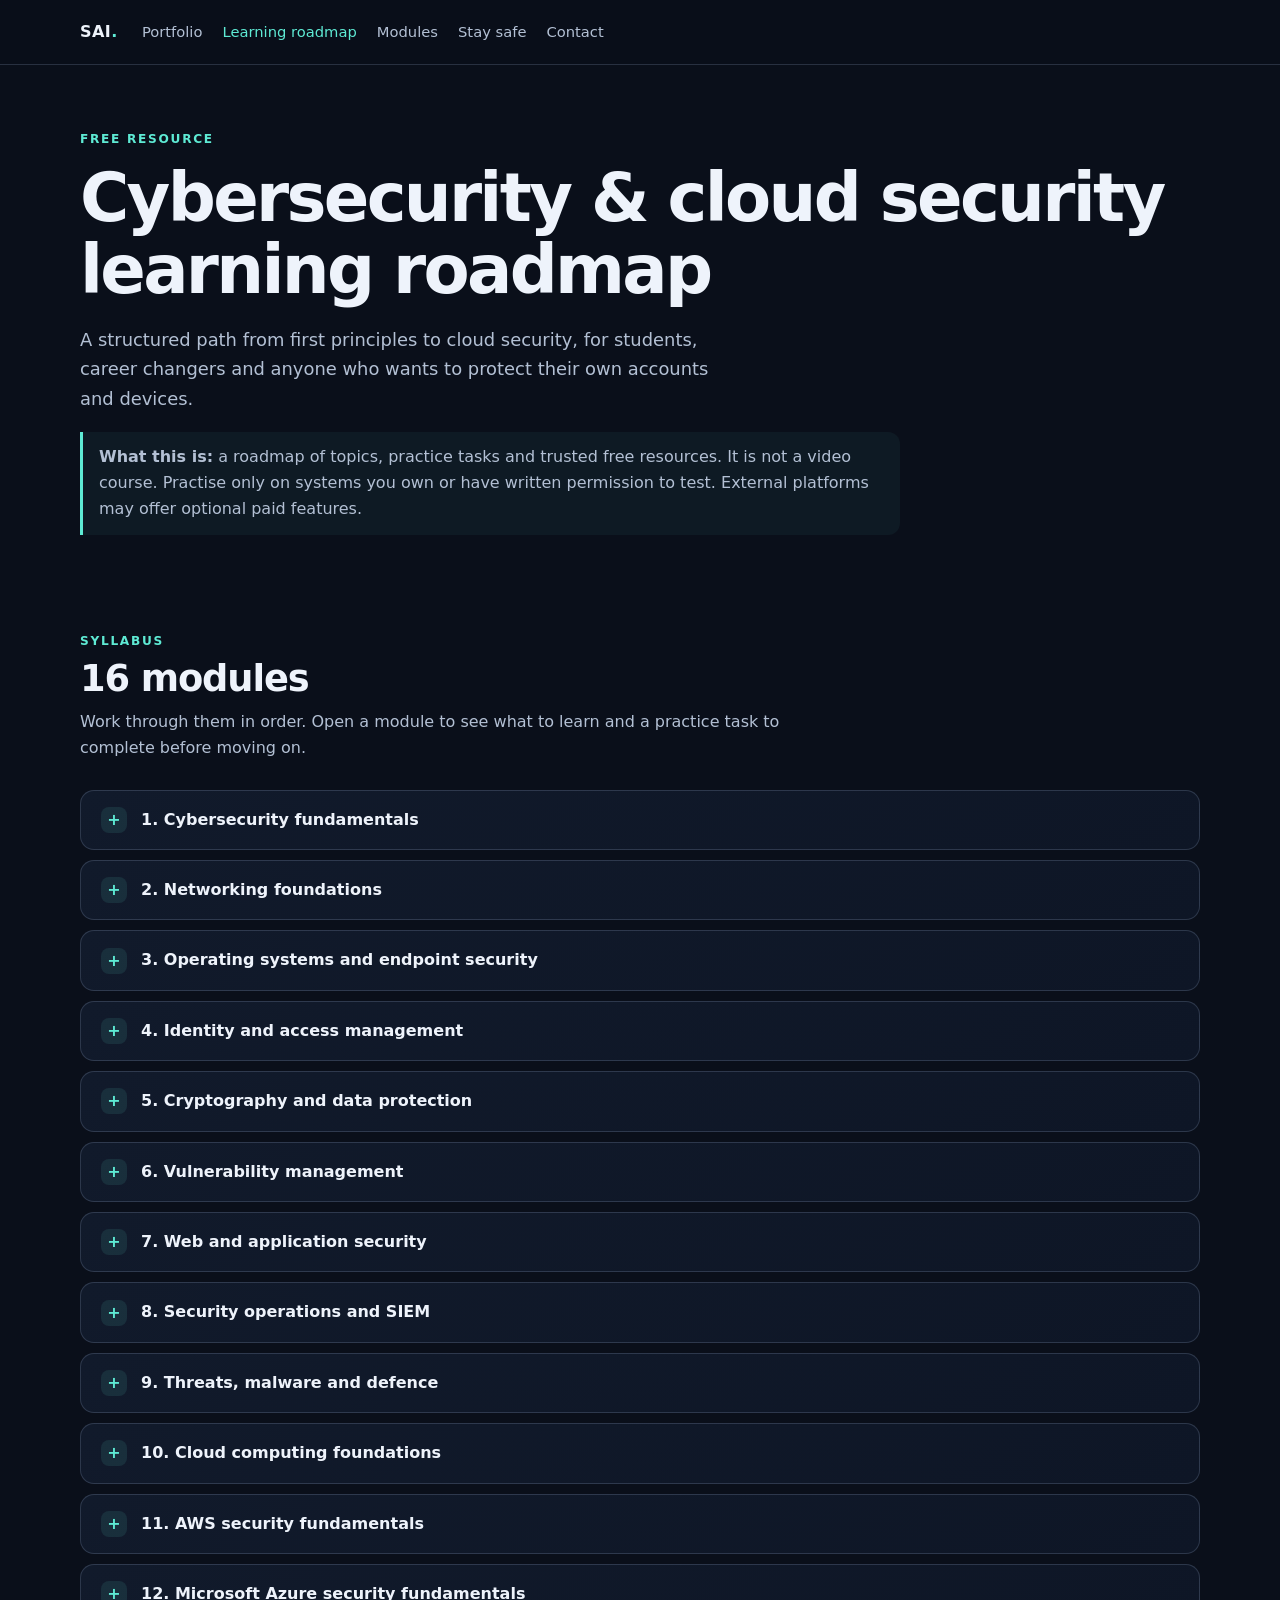
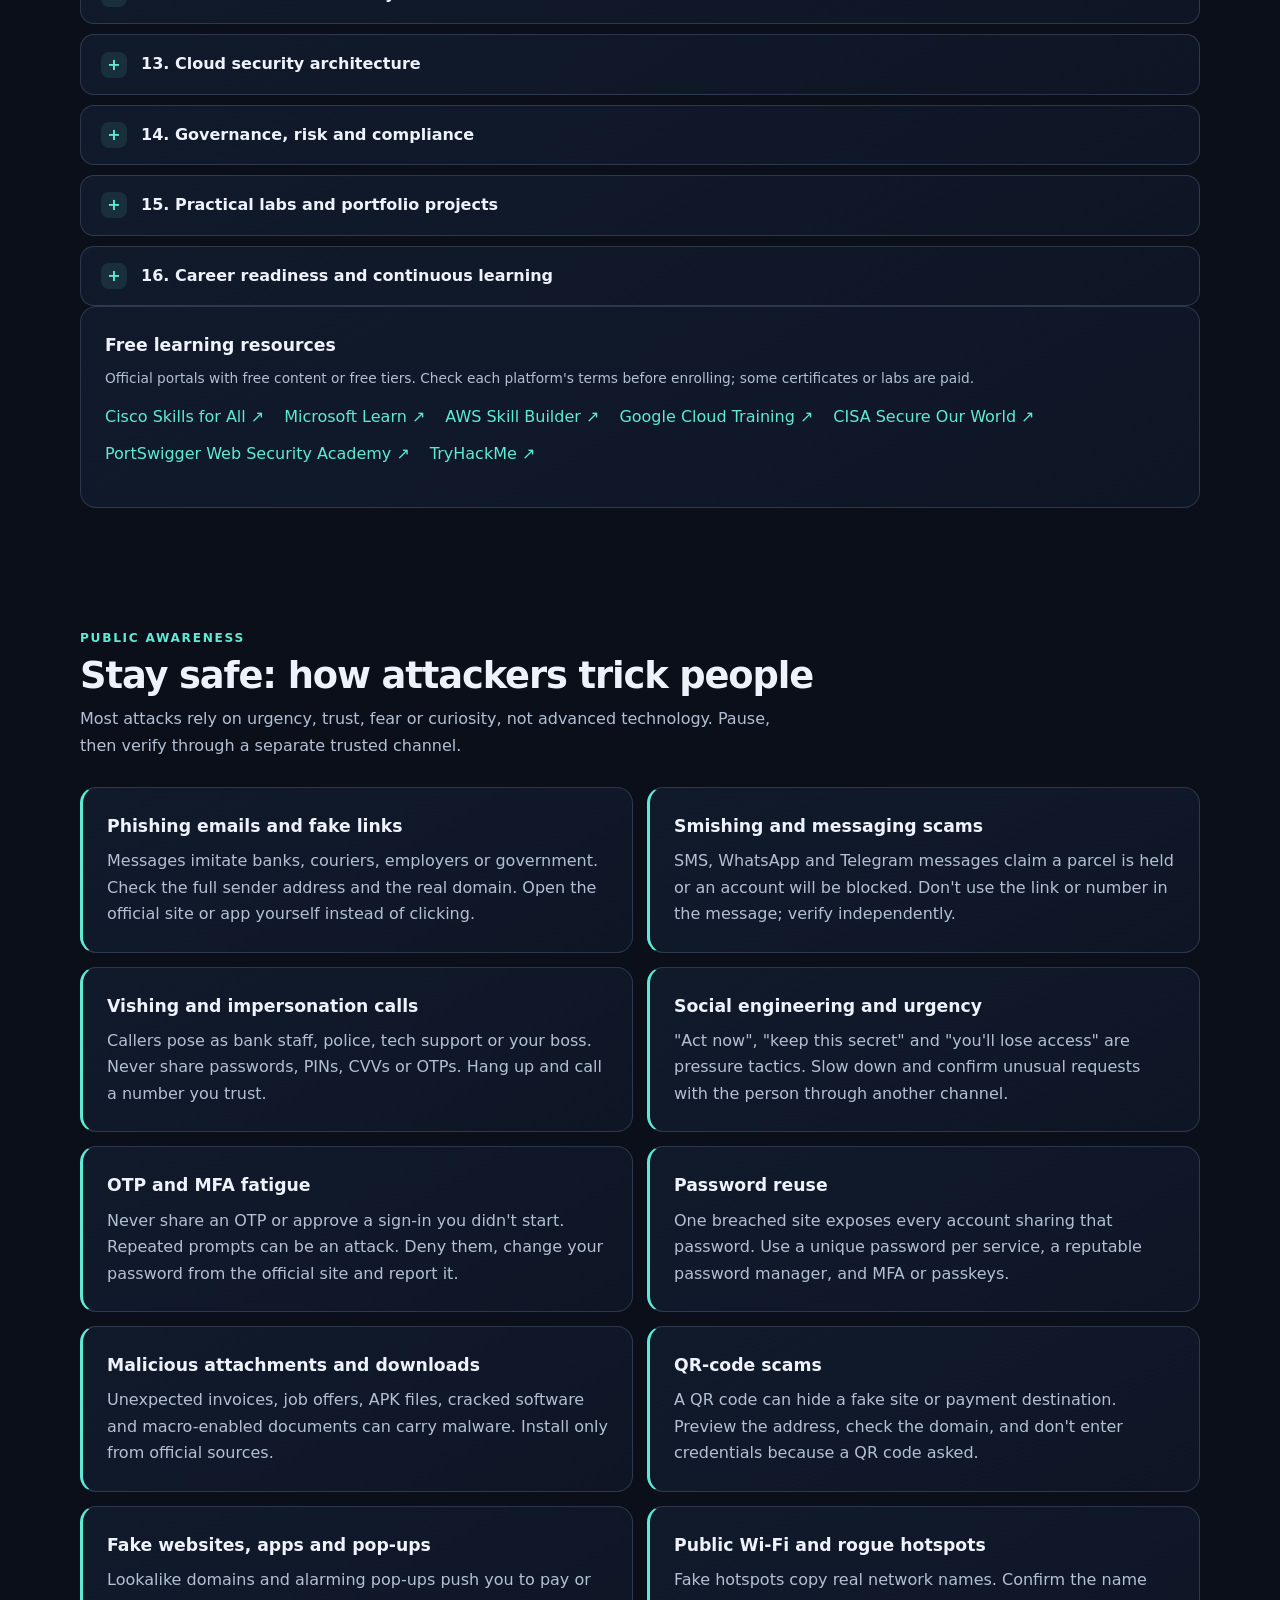
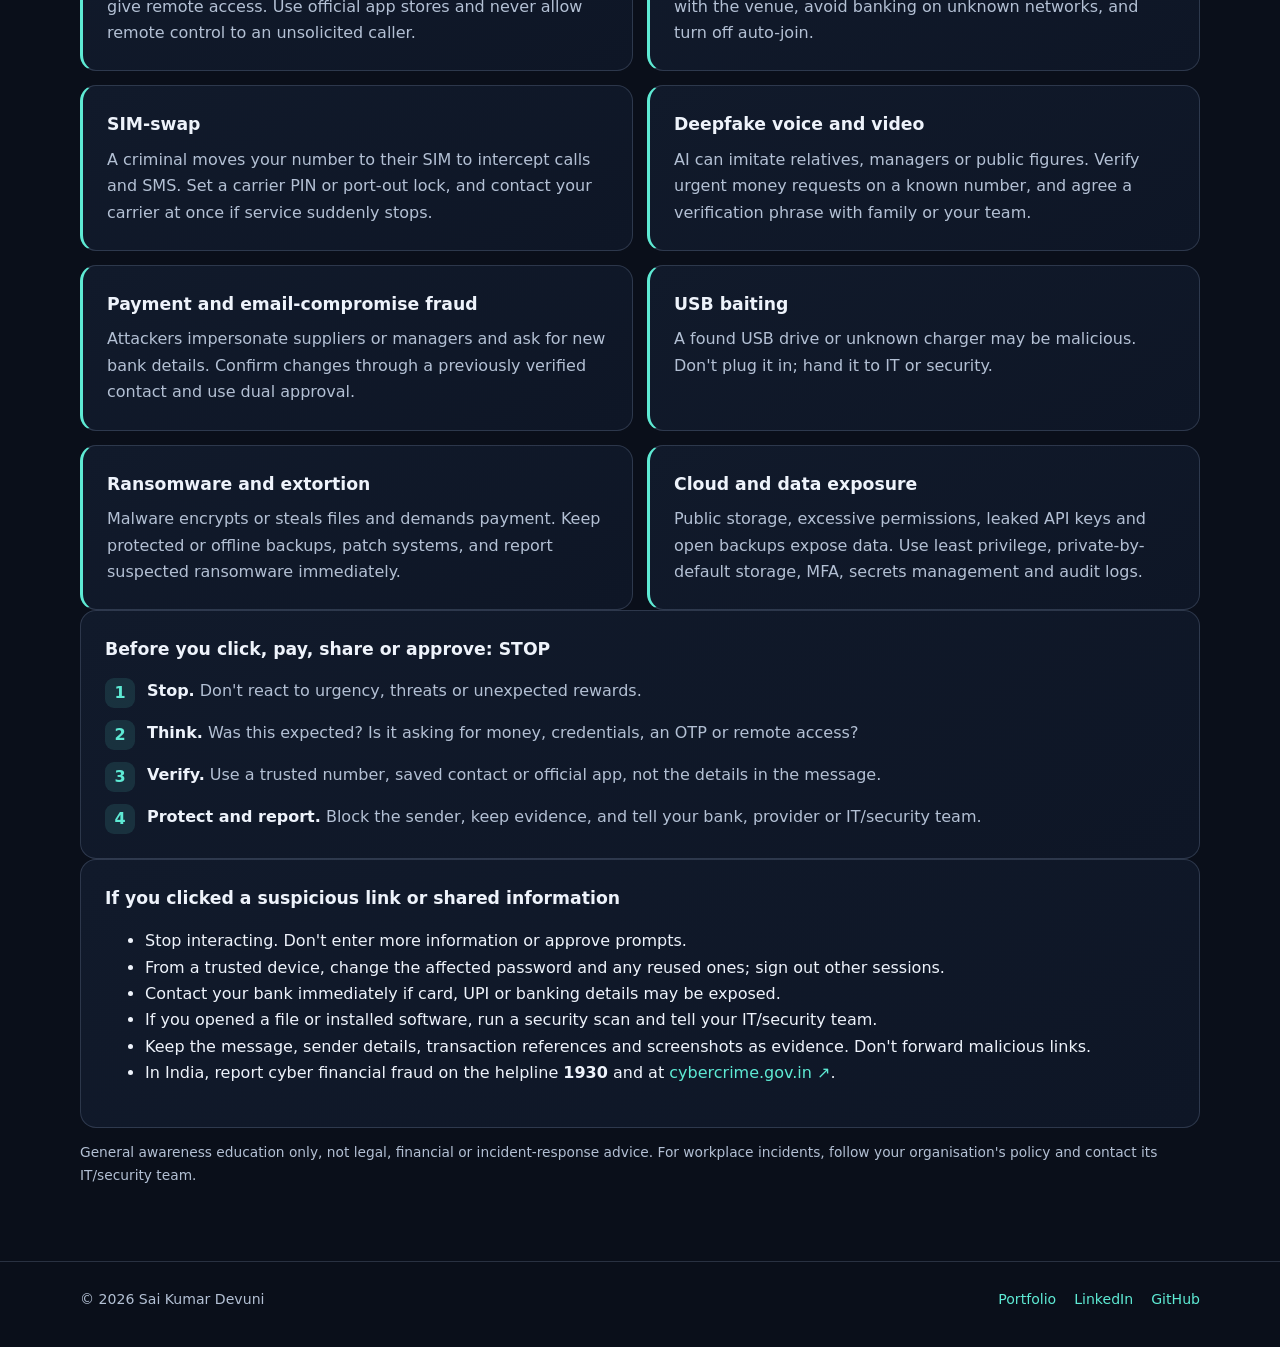
==== learn.html @ 65b16068 "Add files via upload" ====
<!DOCTYPE html>
<html lang="en">
<head>
  <meta charset="UTF-8">
  <meta name="viewport" content="width=device-width, initial-scale=1.0">
  <meta http-equiv="Content-Security-Policy" content="default-src 'none'; img-src 'self' data:; style-src 'self'; script-src 'self'; base-uri 'none'; form-action 'none'; connect-src 'none'">
  <meta name="referrer" content="strict-origin-when-cross-origin">
  <meta name="theme-color" content="#0a0f1a">
  <title>Learning Roadmap &amp; Stay Safe Online | Sai Kumar Devuni</title>
  <meta name="description" content="A free 16-module self-study roadmap for cybersecurity and cloud security, plus a plain-language guide to common online scams and how to avoid them.">
  <meta property="og:type" content="article">
  <meta property="og:title" content="Cybersecurity &amp; Cloud Security Learning Roadmap">
  <meta property="og:description" content="Free self-study roadmap and an online safety guide, by Sai Kumar Devuni.">
  <meta name="twitter:card" content="summary">
  <link rel="icon" href="favicon.svg" type="image/svg+xml">
  <link rel="stylesheet" href="style.css">
</head>
<body>
  <a class="skip" href="#main">Skip to content</a>

  <header class="nav">
    <div class="wrap nav-inner">
      <a class="brand" href="index.html" aria-label="Sai Kumar Devuni, home">SAI<span>.</span></a>
      <nav class="links" aria-label="Main navigation">
        <a href="index.html">Portfolio</a>
        <a href="learn.html" aria-current="page">Learning roadmap</a>
        <a href="#modules">Modules</a>
        <a href="#stay-safe">Stay safe</a>
        <a href="index.html#contact">Contact</a>
      </nav>
    </div>
  </header>

  <main id="main">
    <div class="wrap page-head">
      <div class="kicker">Free resource</div>
      <h1>Cybersecurity &amp; cloud security learning roadmap</h1>
      <p class="lead">A structured path from first principles to cloud security, for students, career changers and anyone who wants to protect their own accounts and devices.</p>
      <p class="disclaimer"><strong>What this is:</strong> a roadmap of topics, practice tasks and trusted free resources. It is not a video course. Practise only on systems you own or have written permission to test. External platforms may offer optional paid features.</p>
    </div>

    <section id="modules">
      <div class="wrap">
        <div class="head">
          <div class="kicker">Syllabus</div>
          <h2>16 modules</h2>
          <p class="sub">Work through them in order. Open a module to see what to learn and a practice task to complete before moving on.</p>
        </div>
        <div class="modules">
          <details class="module"><summary>1. Cybersecurity fundamentals</summary><div class="module-body"><ul><li>Confidentiality, integrity and availability (CIA).</li><li>Assets, threats, vulnerabilities, likelihood, impact and risk.</li><li>Preventive, detective and corrective controls; defence in depth.</li><li>Policies, data classification and basic threat modelling.</li></ul><p class="practice"><b>Practice:</b> list five everyday assets, name a threat and vulnerability for each, then suggest one preventive and one detective control.</p></div></details>
          <details class="module"><summary>2. Networking foundations</summary><div class="module-body"><ul><li>OSI and TCP/IP models, IP addressing, subnetting concepts and routing.</li><li>TCP vs UDP, ports, DNS, DHCP, ARP, ICMP, HTTP and HTTPS.</li><li>Switches, routers, VLANs, NAT, firewalls, proxies and VPNs.</li><li>TLS, secure Wi-Fi, segmentation and zero trust basics.</li></ul><p class="practice"><b>Practice:</b> draw a small office network with a router, switch, firewall and two VLANs, and label the path of one web request.</p></div></details>
          <details class="module"><summary>3. Operating systems and endpoint security</summary><div class="module-body"><ul><li>Windows and Linux users, groups, permissions and services.</li><li>Patching, secure configuration, host firewalls and endpoint protection.</li><li>Windows Event Logs, Sysmon basics and Linux audit logs.</li><li>Disk encryption, backups and safe virtual-machine labs.</li></ul><p class="practice"><b>Practice:</b> on your own computer or a VM, record update status, firewall status and one useful log location.</p></div></details>
          <details class="module"><summary>4. Identity and access management</summary><div class="module-body"><ul><li>Authentication vs authorisation; passwords, password managers, MFA and passkeys.</li><li>Least privilege, RBAC, privileged access and access reviews.</li><li>Active Directory and Group Policy basics.</li><li>SSO, SAML, OAuth 2.0 and OpenID Connect.</li></ul><p class="practice"><b>Practice:</b> build a role-to-permission matrix for three job roles and mark where MFA and access reviews apply.</p></div></details>
          <details class="module"><summary>5. Cryptography and data protection</summary><div class="module-body"><ul><li>Encoding vs encryption vs hashing; symmetric and asymmetric encryption.</li><li>Salting, digital signatures, certificates and PKI.</li><li>Data at rest, in transit and in use; TLS.</li><li>Key rotation, secrets management and common implementation mistakes.</li></ul><p class="practice"><b>Practice:</b> compare a password hash, an encrypted file and a signed document, and state what each does and does not provide.</p></div></details>
          <details class="module"><summary>6. Vulnerability management</summary><div class="module-body"><ul><li>Asset discovery, scanning and authenticated assessment.</li><li>CVE and CVSS, false positives, prioritisation and remediation tracking.</li><li>Scope, written authorisation and rules of engagement.</li><li>Report writing: evidence, impact, severity and fix.</li></ul><p class="practice"><b>Practice:</b> using a sample report or lab, rank three findings by exposure and impact and write one clear remediation.</p></div></details>
          <details class="module"><summary>7. Web and application security</summary><div class="module-body"><ul><li>How browsers, servers, APIs, cookies, sessions and databases interact.</li><li>OWASP Top 10: broken access control, injection, cryptographic failures, misconfiguration.</li><li>Input validation, output encoding and secure session handling.</li><li>Secure SDLC, code review and dependency checks.</li></ul><p class="practice"><b>Practice:</b> in an authorised training lab, inspect one request and identify where validation or access control is needed.</p></div></details>
          <details class="module"><summary>8. Security operations and SIEM</summary><div class="module-body"><ul><li>Log sources, timestamps, normalisation and retention.</li><li>SIEM alert rules, dashboards, correlation and triage.</li><li>Indicators of compromise and threat intelligence basics.</li><li>Incident lifecycle: prepare, identify, contain, eradicate, recover, learn.</li></ul><p class="practice"><b>Practice:</b> review sample authentication logs, identify user, source, time and pattern, then write a short incident note.</p></div></details>
          <details class="module"><summary>9. Threats, malware and defence</summary><div class="module-body"><ul><li>Trojans, worms, ransomware, spyware and botnets.</li><li>Phishing, credential theft, brute force and denial of service.</li><li>Endpoint, email, DNS and network controls; MITRE ATT&amp;CK.</li><li>Backups, recovery testing, business continuity and disaster recovery.</li></ul><p class="practice"><b>Practice:</b> analyse a sample phishing email, list its warning signs and write a defence checklist.</p></div></details>
          <details class="module"><summary>10. Cloud computing foundations</summary><div class="module-body"><ul><li>IaaS, PaaS, SaaS; public, private and hybrid models.</li><li>Regions, availability zones and the shared responsibility model.</li><li>Virtual networks, subnets, routing and security groups.</li><li>Compute, object storage, databases, serverless and containers.</li></ul><p class="practice"><b>Practice:</b> map a simple web app to cloud compute, network, storage and database, and mark provider vs customer security tasks.</p></div></details>
          <details class="module"><summary>11. AWS security fundamentals</summary><div class="module-body"><ul><li>IAM users, groups, roles, policies, MFA and least privilege.</li><li>VPC, subnets, route tables, security groups and NACLs.</li><li>EC2 hardening; S3 Block Public Access, bucket policies and encryption.</li><li>CloudTrail, CloudWatch, Config, GuardDuty and KMS concepts.</li></ul><p class="practice"><b>Practice:</b> in a sandbox account, set up MFA, a least-privilege role, a private S3 bucket and audit logging.</p></div></details>
          <details class="module"><summary>12. Microsoft Azure security fundamentals</summary><div class="module-body"><ul><li>Subscriptions, resource groups and Azure Resource Manager.</li><li>Microsoft Entra ID, RBAC, MFA and Conditional Access.</li><li>VNets, NSGs, Azure Firewall and private endpoints.</li><li>Key Vault, Defender for Cloud, Azure Monitor and Azure Policy.</li></ul><p class="practice"><b>Practice:</b> sketch a secure Azure setup with an Entra ID admin, RBAC, a private subnet, an NSG and Key Vault.</p></div></details>
          <details class="module"><summary>13. Cloud security architecture</summary><div class="module-body"><ul><li>Zero trust, identity-first security and secure landing zones.</li><li>Segmentation, private connectivity and controlled egress.</li><li>Encryption, key ownership and certificate lifecycle.</li><li>Central logging, posture management, resilience and isolated backups.</li></ul><p class="practice"><b>Practice:</b> draw a cloud architecture showing identity boundaries, private workloads, central logs and backup isolation.</p></div></details>
          <details class="module"><summary>14. Governance, risk and compliance</summary><div class="module-body"><ul><li>Policies, standards, procedures and control objectives.</li><li>NIST CSF, ISO/IEC 27001 and CIS Controls overview.</li><li>Risk registers, audits, evidence and vendor risk.</li><li>Privacy, data retention, breach notification and continuity planning.</li></ul><p class="practice"><b>Practice:</b> create a mini risk register with three risks, likelihood, impact, owner, treatment and review date.</p></div></details>
          <details class="module"><summary>15. Practical labs and portfolio projects</summary><div class="module-body"><ul><li>Build a home lab with VMs and intentionally vulnerable training targets.</li><li>Practise packet analysis with Wireshark on sample traffic.</li><li>Review sample logs and write a basic incident report.</li><li>Document scope, steps, findings and fixes, with no secrets in screenshots.</li></ul><p class="practice"><b>Practice:</b> complete one small authorised lab and publish a concise write-up on GitHub.</p></div></details>
          <details class="module"><summary>16. Career readiness and continuous learning</summary><div class="module-body"><ul><li>Build a focused portfolio with clear project write-ups.</li><li>Practise explaining a security issue, its business impact and the fix.</li><li>Learn ticket handling, documentation and escalation.</li><li>Stay current through vendor advisories and official documentation.</li></ul><p class="practice"><b>Practice:</b> prepare a one-page case study: problem, investigation, evidence, action, result, lesson.</p></div></details>
        </div>

        <div class="card" id="resources">
          <h3>Free learning resources</h3>
          <p class="small">Official portals with free content or free tiers. Check each platform's terms before enrolling; some certificates or labs are paid.</p>
          <ul class="resource-links">
            <li><a href="https://skillsforall.com/" target="_blank" rel="noopener">Cisco Skills for All ↗</a></li>
            <li><a href="https://learn.microsoft.com/training/" target="_blank" rel="noopener">Microsoft Learn ↗</a></li>
            <li><a href="https://skillbuilder.aws/" target="_blank" rel="noopener">AWS Skill Builder ↗</a></li>
            <li><a href="https://cloud.google.com/learn/training" target="_blank" rel="noopener">Google Cloud Training ↗</a></li>
            <li><a href="https://www.cisa.gov/secure-our-world" target="_blank" rel="noopener">CISA Secure Our World ↗</a></li>
            <li><a href="https://portswigger.net/web-security" target="_blank" rel="noopener">PortSwigger Web Security Academy ↗</a></li>
            <li><a href="https://tryhackme.com/" target="_blank" rel="noopener">TryHackMe ↗</a></li>
          </ul>
        </div>
      </div>
    </section>

    <section id="stay-safe">
      <div class="wrap">
        <div class="head">
          <div class="kicker">Public awareness</div>
          <h2>Stay safe: how attackers trick people</h2>
          <p class="sub">Most attacks rely on urgency, trust, fear or curiosity, not advanced technology. Pause, then verify through a separate trusted channel.</p>
        </div>
        <div class="safety">
          <article class="card"><h3>Phishing emails and fake links</h3><p>Messages imitate banks, couriers, employers or government. Check the full sender address and the real domain. Open the official site or app yourself instead of clicking.</p></article>
          <article class="card"><h3>Smishing and messaging scams</h3><p>SMS, WhatsApp and Telegram messages claim a parcel is held or an account will be blocked. Don't use the link or number in the message; verify independently.</p></article>
          <article class="card"><h3>Vishing and impersonation calls</h3><p>Callers pose as bank staff, police, tech support or your boss. Never share passwords, PINs, CVVs or OTPs. Hang up and call a number you trust.</p></article>
          <article class="card"><h3>Social engineering and urgency</h3><p>"Act now", "keep this secret" and "you'll lose access" are pressure tactics. Slow down and confirm unusual requests with the person through another channel.</p></article>
          <article class="card"><h3>OTP and MFA fatigue</h3><p>Never share an OTP or approve a sign-in you didn't start. Repeated prompts can be an attack. Deny them, change your password from the official site and report it.</p></article>
          <article class="card"><h3>Password reuse</h3><p>One breached site exposes every account sharing that password. Use a unique password per service, a reputable password manager, and MFA or passkeys.</p></article>
          <article class="card"><h3>Malicious attachments and downloads</h3><p>Unexpected invoices, job offers, APK files, cracked software and macro-enabled documents can carry malware. Install only from official sources.</p></article>
          <article class="card"><h3>QR-code scams</h3><p>A QR code can hide a fake site or payment destination. Preview the address, check the domain, and don't enter credentials because a QR code asked.</p></article>
          <article class="card"><h3>Fake websites, apps and pop-ups</h3><p>Lookalike domains and alarming pop-ups push you to pay or give remote access. Use official app stores and never allow remote control to an unsolicited caller.</p></article>
          <article class="card"><h3>Public Wi-Fi and rogue hotspots</h3><p>Fake hotspots copy real network names. Confirm the name with the venue, avoid banking on unknown networks, and turn off auto-join.</p></article>
          <article class="card"><h3>SIM-swap</h3><p>A criminal moves your number to their SIM to intercept calls and SMS. Set a carrier PIN or port-out lock, and contact your carrier at once if service suddenly stops.</p></article>
          <article class="card"><h3>Deepfake voice and video</h3><p>AI can imitate relatives, managers or public figures. Verify urgent money requests on a known number, and agree a verification phrase with family or your team.</p></article>
          <article class="card"><h3>Payment and email-compromise fraud</h3><p>Attackers impersonate suppliers or managers and ask for new bank details. Confirm changes through a previously verified contact and use dual approval.</p></article>
          <article class="card"><h3>USB baiting</h3><p>A found USB drive or unknown charger may be malicious. Don't plug it in; hand it to IT or security.</p></article>
          <article class="card"><h3>Ransomware and extortion</h3><p>Malware encrypts or steals files and demands payment. Keep protected or offline backups, patch systems, and report suspected ransomware immediately.</p></article>
          <article class="card"><h3>Cloud and data exposure</h3><p>Public storage, excessive permissions, leaked API keys and open backups expose data. Use least privilege, private-by-default storage, MFA, secrets management and audit logs.</p></article>
        </div>

        <div class="card" id="stop">
          <h3>Before you click, pay, share or approve: STOP</h3>
          <ol class="steps">
            <li><div><strong>Stop.</strong> Don't react to urgency, threats or unexpected rewards.</div></li>
            <li><div><strong>Think.</strong> Was this expected? Is it asking for money, credentials, an OTP or remote access?</div></li>
            <li><div><strong>Verify.</strong> Use a trusted number, saved contact or official app, not the details in the message.</div></li>
            <li><div><strong>Protect and report.</strong> Block the sender, keep evidence, and tell your bank, provider or IT/security team.</div></li>
          </ol>
        </div>

        <div class="card" id="if-clicked">
          <h3>If you clicked a suspicious link or shared information</h3>
          <ul>
            <li>Stop interacting. Don't enter more information or approve prompts.</li>
            <li>From a trusted device, change the affected password and any reused ones; sign out other sessions.</li>
            <li>Contact your bank immediately if card, UPI or banking details may be exposed.</li>
            <li>If you opened a file or installed software, run a security scan and tell your IT/security team.</li>
            <li>Keep the message, sender details, transaction references and screenshots as evidence. Don't forward malicious links.</li>
            <li>In India, report cyber financial fraud on the helpline <strong>1930</strong> and at <a href="https://cybercrime.gov.in/" target="_blank" rel="noopener">cybercrime.gov.in ↗</a>.</li>
          </ul>
        </div>
        <p class="small">General awareness education only, not legal, financial or incident-response advice. For workplace incidents, follow your organisation's policy and contact its IT/security team.</p>
      </div>
    </section>
  </main>

  <footer>
    <div class="wrap foot">
      <span>© <span id="year">2026</span> Sai Kumar Devuni</span>
      <nav aria-label="Footer">
        <a href="index.html">Portfolio</a>
        <a href="https://www.linkedin.com/in/saikumardevuni001/" target="_blank" rel="noopener">LinkedIn</a>
        <a href="https://github.com/saikumardevuni001-hub" target="_blank" rel="noopener">GitHub</a>
      </nav>
    </div>
  </footer>

  <script src="script.js"></script>
</body>
</html>
---- style.css ----
:root {
  --bg: #0a0f1a;
  --panel: #111a2b;
  --panel2: #0e1626;
  --text: #eef3fb;
  --muted: #b3c0d4;
  --line: rgba(164, 185, 220, .2);
  --accent: #5eead4;
  --blue: #78aaff;
  --radius: 16px;
  --max: 1120px;
}
* { box-sizing: border-box; }
html { scroll-behavior: smooth; scroll-padding-top: 84px; }
body {
  margin: 0;
  background: var(--bg);
  color: var(--text);
  font: 16px/1.65 system-ui, -apple-system, "Segoe UI", Roboto, "Helvetica Neue", Arial, sans-serif;
}
a { color: var(--accent); text-decoration: none; }
a:hover { text-decoration: underline; }
:focus-visible { outline: 3px solid var(--accent); outline-offset: 3px; border-radius: 4px; }
.wrap { width: min(var(--max), calc(100% - 40px)); margin: 0 auto; }
.skip { position: absolute; left: -999px; top: 8px; background: var(--accent); color: #07111d; padding: 10px 14px; border-radius: 8px; font-weight: 700; z-index: 100; }
.skip:focus { left: 10px; }

/* Header */
.nav { position: sticky; top: 0; z-index: 20; background: rgba(10, 15, 26, .94); border-bottom: 1px solid var(--line); }
.nav-inner { display: flex; align-items: center; gap: 24px; min-height: 64px; }
.brand { color: var(--text); font-weight: 800; letter-spacing: .03em; white-space: nowrap; }
.brand span { color: var(--accent); }
.links { display: flex; gap: 20px; overflow-x: auto; scrollbar-width: none; font-size: .92rem; }
.links::-webkit-scrollbar { display: none; }
.links a { color: var(--muted); white-space: nowrap; padding: 6px 0; }
.links a:hover, .links a[aria-current="page"] { color: var(--accent); text-decoration: none; }

/* Hero */
.hero { display: grid; grid-template-columns: 1.5fr .7fr; gap: 56px; align-items: center; padding: 84px 0 64px; }
.eyebrow { color: var(--accent); font-weight: 700; font-size: .8rem; letter-spacing: .12em; text-transform: uppercase; }
h1 { font-size: clamp(2.4rem, 5.5vw, 4.2rem); line-height: 1.07; letter-spacing: -.04em; margin: 14px 0 18px; }
.gradient { background: linear-gradient(100deg, var(--accent), var(--blue)); -webkit-background-clip: text; background-clip: text; color: transparent; }
.lead { color: var(--muted); font-size: 1.12rem; max-width: 640px; margin: 0; }
.actions { display: flex; flex-wrap: wrap; gap: 12px; margin-top: 28px; }
.btn { display: inline-flex; align-items: center; justify-content: center; padding: 12px 20px; border-radius: 12px; border: 1px solid var(--line); color: var(--text); font-weight: 700; background: transparent; font: inherit; font-weight: 700; cursor: pointer; }
.btn:hover { border-color: var(--accent); color: var(--accent); text-decoration: none; }
.btn.primary { background: linear-gradient(110deg, #5eead4, #78aaff); color: #07111d; border: 0; }
.btn.primary:hover { color: #07111d; filter: brightness(1.06); }
.hero-links { margin-top: 18px; display: flex; gap: 18px; flex-wrap: wrap; font-size: .95rem; }

.profile { background: linear-gradient(150deg, var(--panel), var(--panel2)); border: 1px solid var(--line); border-radius: 20px; padding: 24px; animation: rise .7s ease both; }
.photo-btn { display: block; padding: 0; border: 0; background: none; cursor: zoom-in; border-radius: 22px; }
.avatar { width: 112px; height: 112px; border-radius: 22px; object-fit: cover; object-position: center 35%; border: 2px solid rgba(94, 234, 212, .45); display: block; }
.profile h2 { font-size: 1.2rem; margin: 16px 0 2px; letter-spacing: 0; }
.profile p { margin: 0; color: var(--muted); font-size: .94rem; }
.meta { list-style: none; margin: 20px 0 0; padding: 18px 0 0; border-top: 1px solid var(--line); display: grid; gap: 10px; color: var(--muted); font-size: .92rem; }
.meta b { color: var(--text); font-weight: 600; }
@keyframes rise { from { opacity: 0; transform: translateY(14px); } to { opacity: 1; transform: none; } }

/* Sections */
section { padding: 60px 0; }
.head { margin-bottom: 28px; }
.kicker { color: var(--accent); text-transform: uppercase; letter-spacing: .14em; font-size: .76rem; font-weight: 800; }
h2 { font-size: clamp(1.7rem, 3.6vw, 2.3rem); line-height: 1.2; letter-spacing: -.03em; margin: 6px 0 8px; }
h3 { font-size: 1.08rem; margin: 0 0 8px; }
.sub { color: var(--muted); max-width: 720px; margin: 0; }
.card { background: linear-gradient(150deg, var(--panel), var(--panel2)); border: 1px solid var(--line); border-radius: var(--radius); padding: 24px; }
.card p { color: var(--muted); margin: 0; }
.card p + p { margin-top: 12px; }
.grid-3 { display: grid; grid-template-columns: repeat(3, 1fr); gap: 16px; }
.grid-2 { display: grid; grid-template-columns: repeat(2, 1fr); gap: 16px; }
.about { display: grid; grid-template-columns: 1.3fr .7fr; gap: 18px; }
.stats { display: grid; grid-template-columns: 1fr 1fr; gap: 12px; }
.stat { border: 1px solid var(--line); border-radius: 14px; padding: 16px; background: rgba(255, 255, 255, .02); }
.stat strong { display: block; color: var(--accent); font-size: 1.25rem; }
.stat span { color: var(--muted); font-size: .84rem; }
.tags { display: flex; flex-wrap: wrap; gap: 8px; margin: 0; padding: 0; list-style: none; }
.tag { border: 1px solid var(--line); background: rgba(255, 255, 255, .035); color: #d3deef; padding: 6px 12px; border-radius: 999px; font-size: .86rem; }
.skill-card h3 { color: var(--text); }
.skill-card .tags { margin-top: 12px; }

/* Experience */
.timeline { display: grid; gap: 16px; }
.role { display: grid; grid-template-columns: 170px 1fr; gap: 22px; }
.date { color: var(--accent); font-weight: 700; font-size: .9rem; padding-top: 3px; }
.role h3 { font-size: 1.12rem; margin: 0; }
.org { color: var(--muted); margin: 2px 0 10px; }
.role ul { margin: 0; padding-left: 20px; color: var(--muted); }
.role li { margin: 5px 0; }

/* Projects */
.project .num { display: inline-grid; place-items: center; width: 34px; height: 34px; border-radius: 10px; background: rgba(94, 234, 212, .1); border: 1px solid rgba(94, 234, 212, .2); color: var(--accent); font-weight: 800; font-size: .85rem; margin-bottom: 14px; }
.note { border: 1px dashed rgba(94, 234, 212, .4); border-radius: 14px; padding: 16px 18px; color: var(--muted); margin-top: 20px; }

/* Credentials */
.cred-list { list-style: none; margin: 0 0 28px; padding: 0; display: grid; grid-template-columns: repeat(2, 1fr); gap: 14px; }
.cred-list li { padding: 18px 20px; }
.cred-list strong { display: block; }
.cred-list span { color: var(--muted); font-size: .9rem; }
.gallery { display: grid; grid-template-columns: repeat(3, 1fr); gap: 16px; list-style: none; padding: 0; margin: 0; }
.cert { padding: 0; overflow: hidden; }
.cert-thumb { display: block; width: 100%; padding: 0; border: 0; background: #f2f2f2; cursor: zoom-in; }
.cert-thumb img { display: block; width: 100%; height: 180px; object-fit: contain; }
.cert-info { padding: 14px 18px 18px; }
.cert-info h3 { font-size: .98rem; margin-bottom: 4px; }
.cert-info p { font-size: .86rem; }

/* Lightbox */
dialog#lightbox { border: 1px solid var(--line); border-radius: 14px; padding: 0; background: #0b1220; max-width: min(1100px, 94vw); max-height: 92vh; overflow: auto; color: var(--text); }
dialog#lightbox::backdrop { background: rgba(2, 6, 14, .9); }
dialog#lightbox img { display: block; max-width: 100%; max-height: 84vh; margin: 0 auto; background: #fff; }
.lb-close { position: sticky; top: 0; float: right; margin: 10px; z-index: 2; }

/* Contact + footer */
.contact-card a { overflow-wrap: anywhere; }
footer { border-top: 1px solid var(--line); color: var(--muted); padding: 26px 0 36px; font-size: .88rem; }
.foot { display: flex; flex-wrap: wrap; gap: 14px 28px; justify-content: space-between; }
.foot nav { display: flex; gap: 18px; flex-wrap: wrap; }

/* Learn page */
.page-head { padding: 64px 0 20px; }
.disclaimer { border-left: 3px solid var(--accent); padding: 12px 16px; background: rgba(94, 234, 212, .05); border-radius: 0 12px 12px 0; color: var(--muted); max-width: 820px; margin-top: 18px; }
.modules { display: grid; gap: 10px; }
details.module { background: linear-gradient(150deg, var(--panel), var(--panel2)); border: 1px solid var(--line); border-radius: 14px; padding: 0; }
details.module summary { cursor: pointer; padding: 16px 20px; font-weight: 700; list-style: none; display: flex; gap: 14px; align-items: center; }
details.module summary::-webkit-details-marker { display: none; }
details.module summary::before { content: "+"; display: inline-grid; place-items: center; width: 26px; height: 26px; border-radius: 8px; background: rgba(94, 234, 212, .1); color: var(--accent); flex: 0 0 26px; }
details.module[open] summary::before { content: "\2212"; }
.module-body { padding: 0 20px 20px 60px; color: var(--muted); }
.module-body ul { margin: 0 0 12px; padding-left: 18px; }
.module-body li { margin: 4px 0; }
.practice { border-top: 1px solid var(--line); padding-top: 12px; }
.practice b { color: var(--text); }
.safety { display: grid; grid-template-columns: repeat(2, 1fr); gap: 14px; }
.safety .card { border-left: 3px solid var(--accent); }
.steps { display: grid; gap: 12px; margin: 14px 0 0; padding: 0; list-style: none; counter-reset: s; }
.steps li { counter-increment: s; display: flex; gap: 12px; color: var(--muted); }
.steps li::before { content: counter(s); flex: 0 0 30px; height: 30px; display: grid; place-items: center; border-radius: 9px; background: rgba(94, 234, 212, .12); color: var(--accent); font-weight: 800; }
.steps strong { color: var(--text); }
.resource-links { display: flex; flex-wrap: wrap; gap: 10px 20px; margin-top: 14px; padding: 0; list-style: none; }
.small { font-size: .86rem; color: var(--muted); }

@media (max-width: 860px) {
  .hero, .about { grid-template-columns: 1fr; }
  .hero { padding: 56px 0 40px; gap: 32px; }
  .grid-3, .gallery { grid-template-columns: repeat(2, 1fr); }
}
@media (max-width: 580px) {
  .wrap { width: calc(100% - 28px); }
  .grid-3, .grid-2, .gallery, .cred-list, .safety { grid-template-columns: 1fr; }
  .role { grid-template-columns: 1fr; gap: 4px; }
  section { padding: 44px 0; }
  .module-body { padding-left: 20px; }
  .nav-inner { gap: 14px; }
}
@media (prefers-reduced-motion: reduce) {
  *, *::before, *::after { animation: none !important; transition: none !important; scroll-behavior: auto !important; }
}
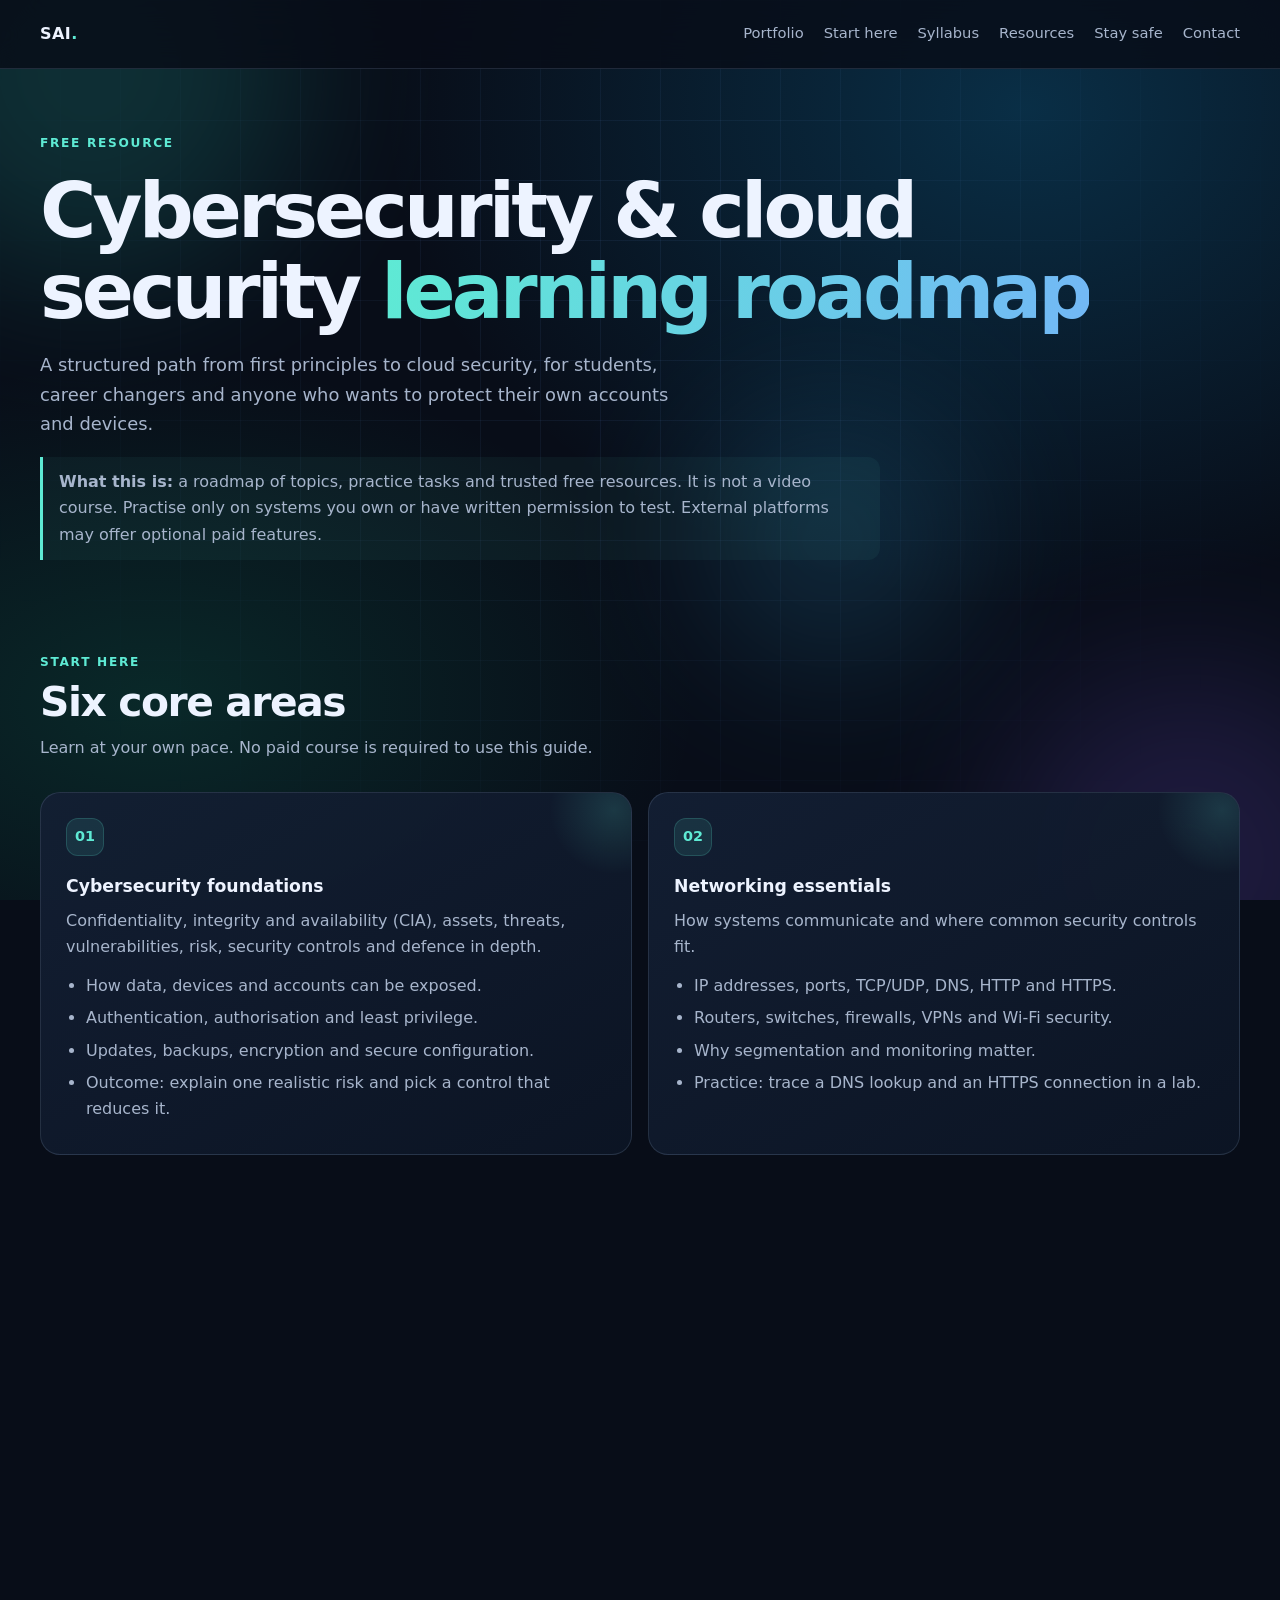
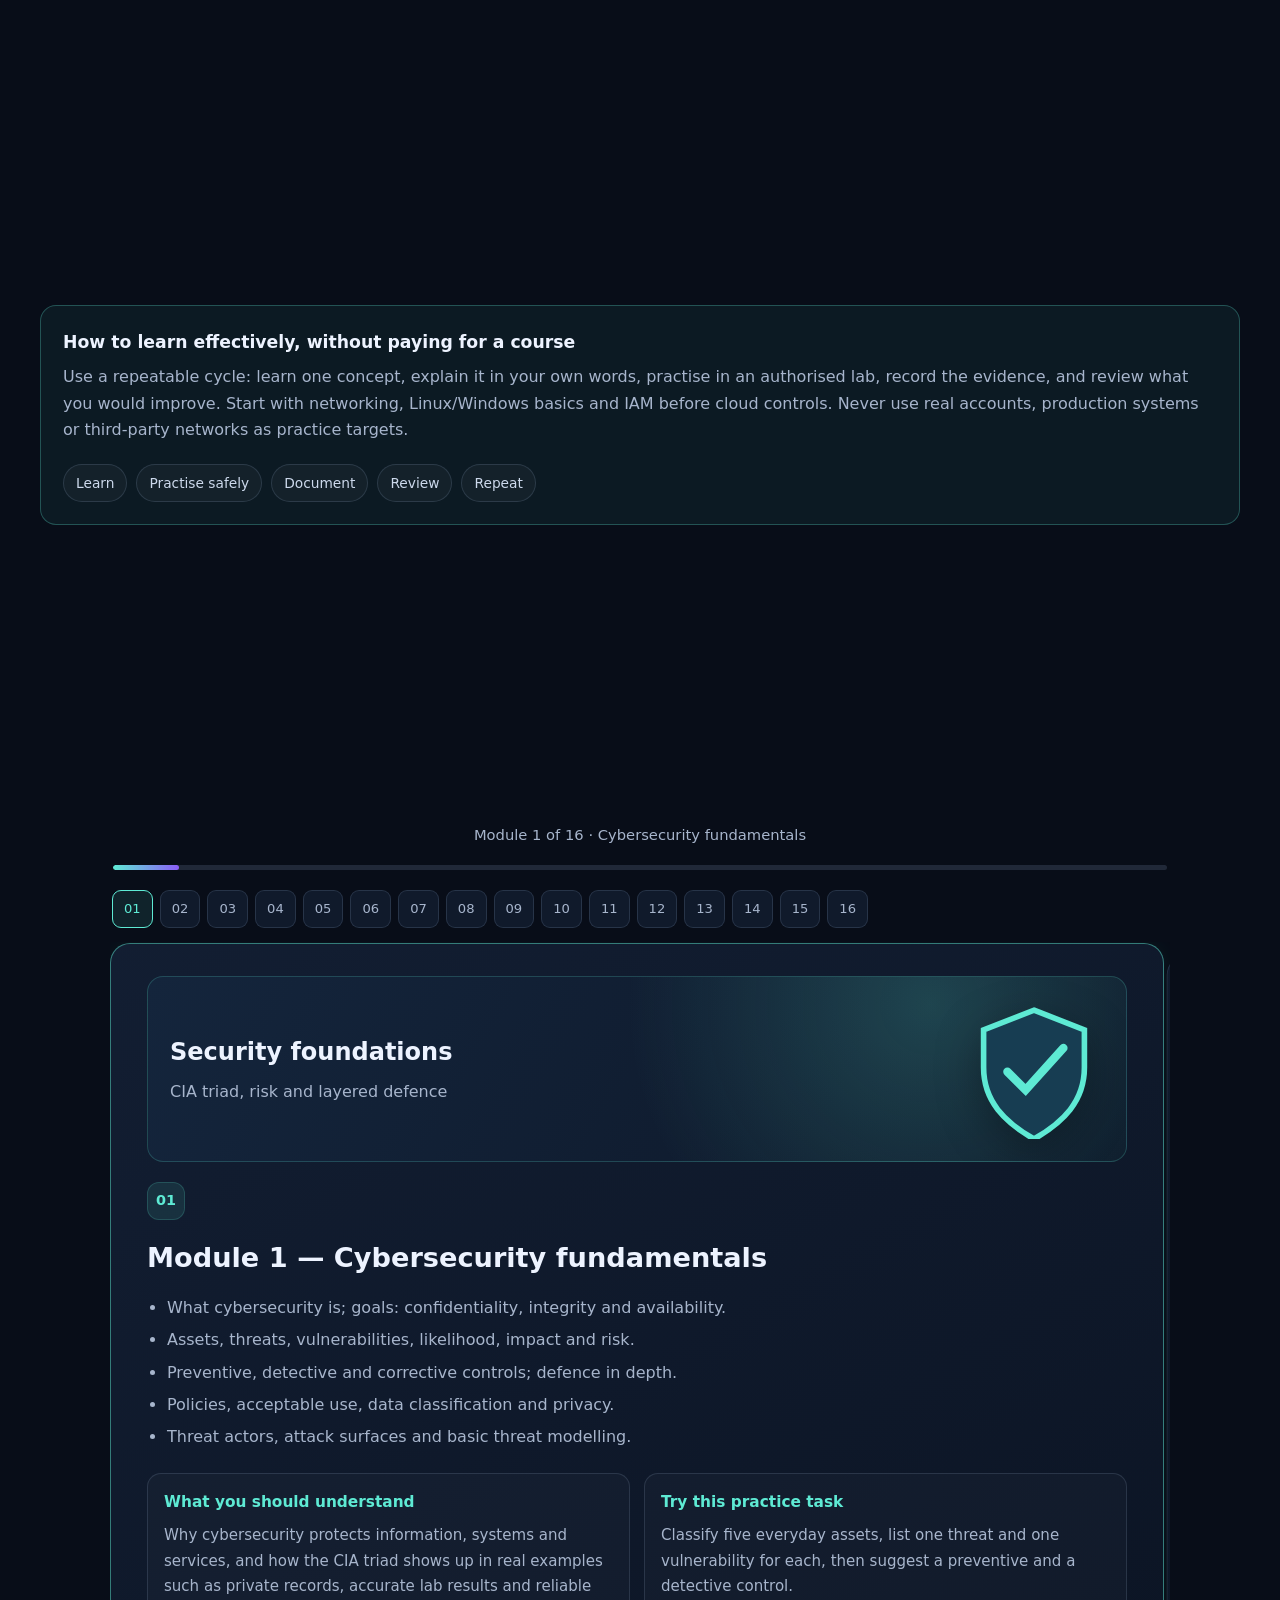
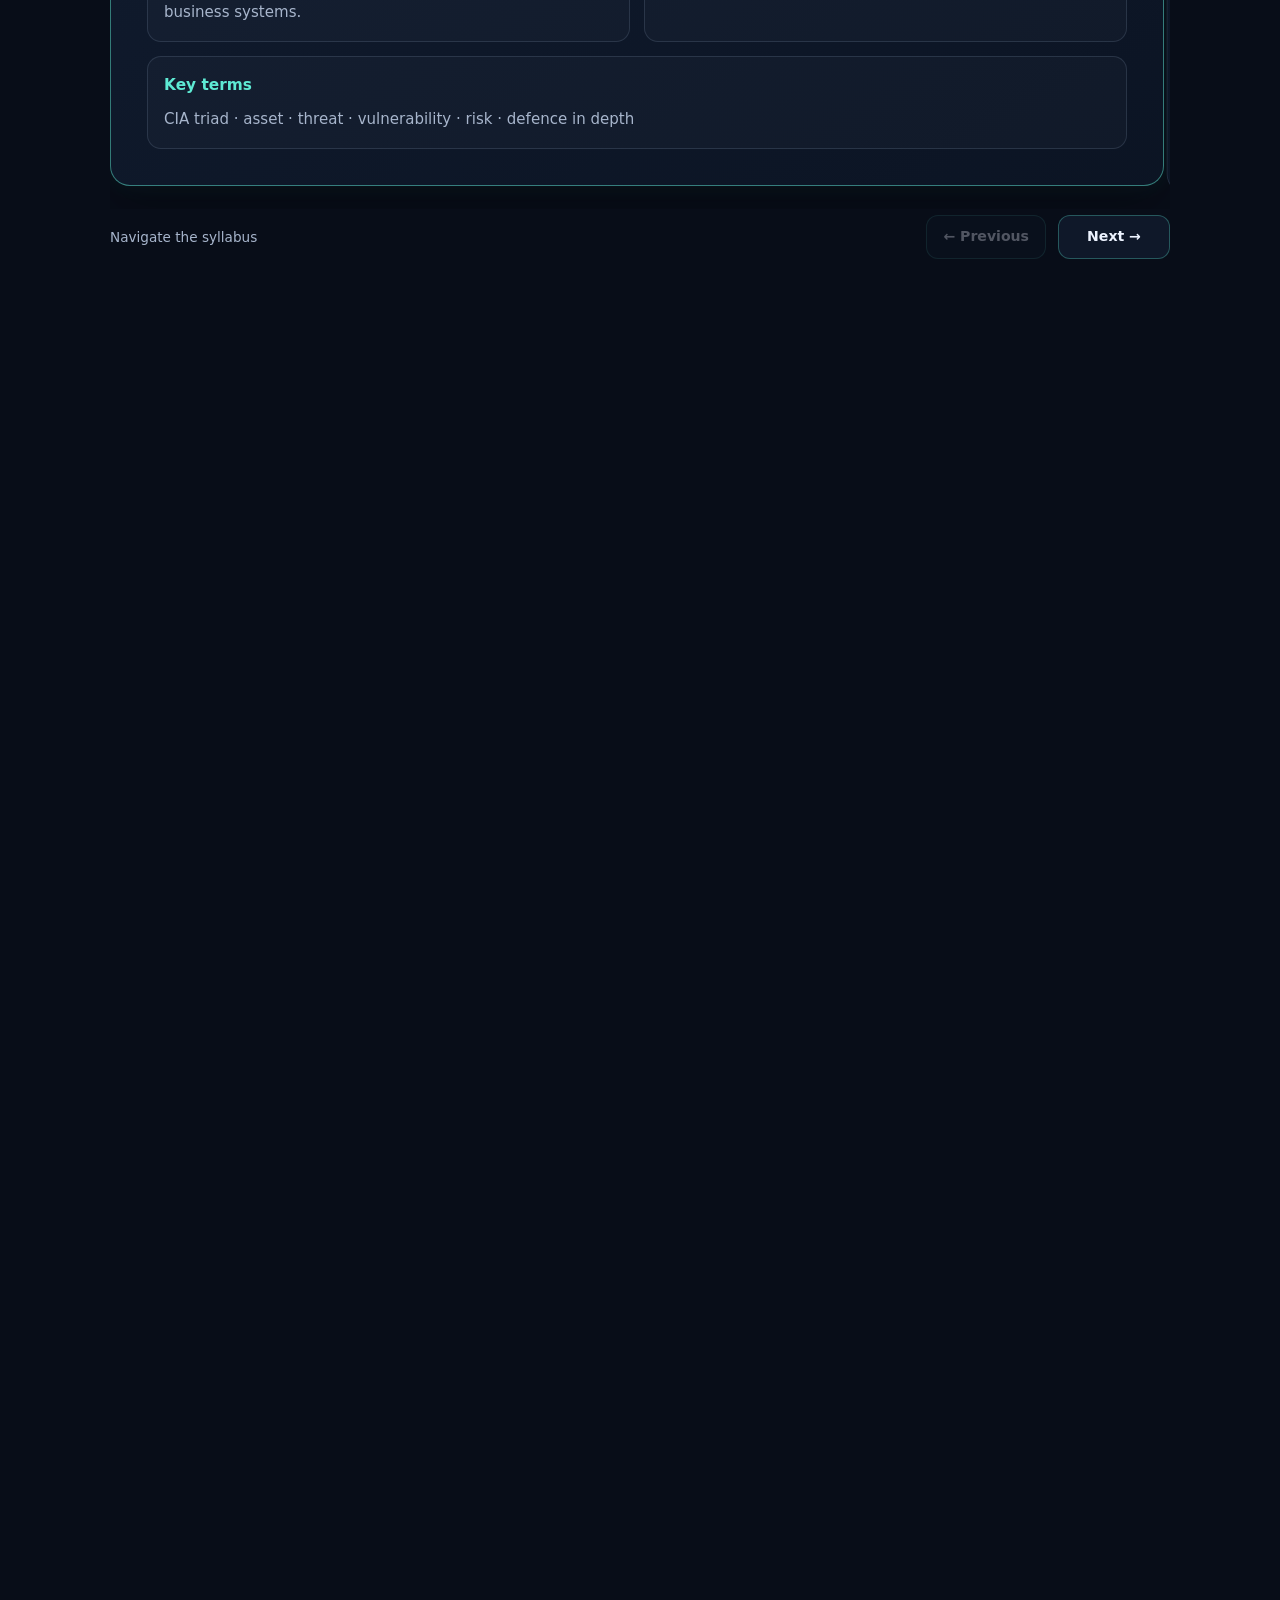
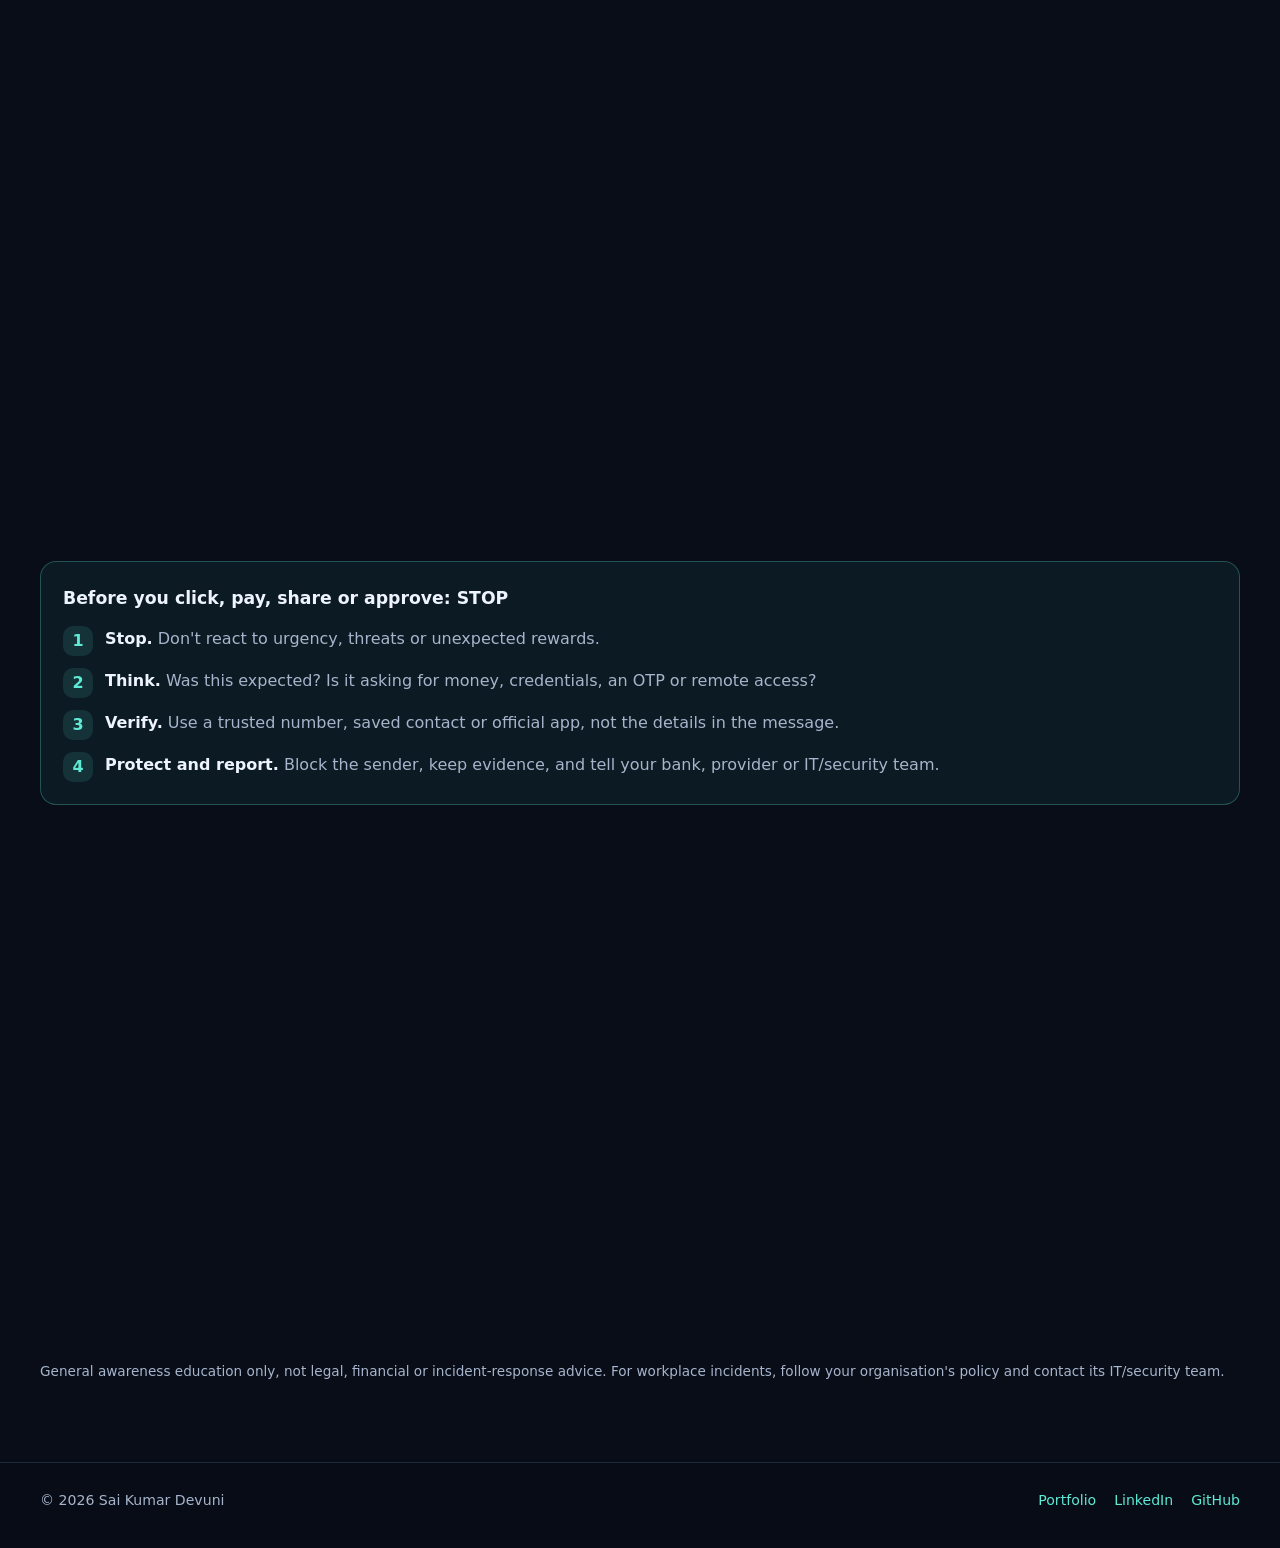
==== commit b2939503: "Add files via upload" ====
--- a/learn.html
+++ b/learn.html
@@ -3,9 +3,9 @@
 <head>
   <meta charset="UTF-8">
   <meta name="viewport" content="width=device-width, initial-scale=1.0">
-  <meta http-equiv="Content-Security-Policy" content="default-src 'none'; img-src 'self' data:; style-src 'self'; script-src 'self'; base-uri 'none'; form-action 'none'; connect-src 'none'">
+  <meta http-equiv="Content-Security-Policy" content="default-src 'none'; img-src 'self' data:; style-src 'self'; script-src 'self'; base-uri 'none'; connect-src 'none'; form-action 'none'">
   <meta name="referrer" content="strict-origin-when-cross-origin">
-  <meta name="theme-color" content="#0a0f1a">
+  <meta name="theme-color" content="#080d18">
   <title>Learning Roadmap &amp; Stay Safe Online | Sai Kumar Devuni</title>
   <meta name="description" content="A free 16-module self-study roadmap for cybersecurity and cloud security, plus a plain-language guide to common online scams and how to avoid them.">
   <meta property="og:type" content="article">
@@ -17,14 +17,22 @@
 </head>
 <body>
   <a class="skip" href="#main">Skip to content</a>
+  <div class="progress" id="progress" aria-hidden="true"></div>
+  <div class="bg" aria-hidden="true">
+    <div class="scene s-learn on" data-s="learn"></div>
+    <div class="scene s-stay-safe" data-s="stay-safe"></div>
+    <div class="bg-grid"></div>
+    <div class="orb a"></div><div class="orb b"></div><div class="orb c"></div>
+  </div>
 
   <header class="nav">
     <div class="wrap nav-inner">
       <a class="brand" href="index.html" aria-label="Sai Kumar Devuni, home">SAI<span>.</span></a>
       <nav class="links" aria-label="Main navigation">
         <a href="index.html">Portfolio</a>
-        <a href="learn.html" aria-current="page">Learning roadmap</a>
-        <a href="#modules">Modules</a>
+        <a href="#start">Start here</a>
+        <a href="#modules">Syllabus</a>
+        <a href="#resources">Resources</a>
         <a href="#stay-safe">Stay safe</a>
         <a href="index.html#contact">Contact</a>
       </nav>
@@ -32,40 +40,117 @@
   </header>
 
   <main id="main">
-    <div class="wrap page-head">
+    <div class="wrap page-head" data-scene="learn">
       <div class="kicker">Free resource</div>
-      <h1>Cybersecurity &amp; cloud security learning roadmap</h1>
+      <h1>Cybersecurity &amp; cloud security <span class="gradient">learning roadmap</span></h1>
       <p class="lead">A structured path from first principles to cloud security, for students, career changers and anyone who wants to protect their own accounts and devices.</p>
       <p class="disclaimer"><strong>What this is:</strong> a roadmap of topics, practice tasks and trusted free resources. It is not a video course. Practise only on systems you own or have written permission to test. External platforms may offer optional paid features.</p>
     </div>
 
-    <section id="modules">
+    <section id="start" data-scene="learn">
       <div class="wrap">
         <div class="head">
-          <div class="kicker">Syllabus</div>
-          <h2>16 modules</h2>
-          <p class="sub">Work through them in order. Open a module to see what to learn and a practice task to complete before moving on.</p>
-        </div>
-        <div class="modules">
-          <details class="module"><summary>1. Cybersecurity fundamentals</summary><div class="module-body"><ul><li>Confidentiality, integrity and availability (CIA).</li><li>Assets, threats, vulnerabilities, likelihood, impact and risk.</li><li>Preventive, detective and corrective controls; defence in depth.</li><li>Policies, data classification and basic threat modelling.</li></ul><p class="practice"><b>Practice:</b> list five everyday assets, name a threat and vulnerability for each, then suggest one preventive and one detective control.</p></div></details>
-          <details class="module"><summary>2. Networking foundations</summary><div class="module-body"><ul><li>OSI and TCP/IP models, IP addressing, subnetting concepts and routing.</li><li>TCP vs UDP, ports, DNS, DHCP, ARP, ICMP, HTTP and HTTPS.</li><li>Switches, routers, VLANs, NAT, firewalls, proxies and VPNs.</li><li>TLS, secure Wi-Fi, segmentation and zero trust basics.</li></ul><p class="practice"><b>Practice:</b> draw a small office network with a router, switch, firewall and two VLANs, and label the path of one web request.</p></div></details>
-          <details class="module"><summary>3. Operating systems and endpoint security</summary><div class="module-body"><ul><li>Windows and Linux users, groups, permissions and services.</li><li>Patching, secure configuration, host firewalls and endpoint protection.</li><li>Windows Event Logs, Sysmon basics and Linux audit logs.</li><li>Disk encryption, backups and safe virtual-machine labs.</li></ul><p class="practice"><b>Practice:</b> on your own computer or a VM, record update status, firewall status and one useful log location.</p></div></details>
-          <details class="module"><summary>4. Identity and access management</summary><div class="module-body"><ul><li>Authentication vs authorisation; passwords, password managers, MFA and passkeys.</li><li>Least privilege, RBAC, privileged access and access reviews.</li><li>Active Directory and Group Policy basics.</li><li>SSO, SAML, OAuth 2.0 and OpenID Connect.</li></ul><p class="practice"><b>Practice:</b> build a role-to-permission matrix for three job roles and mark where MFA and access reviews apply.</p></div></details>
-          <details class="module"><summary>5. Cryptography and data protection</summary><div class="module-body"><ul><li>Encoding vs encryption vs hashing; symmetric and asymmetric encryption.</li><li>Salting, digital signatures, certificates and PKI.</li><li>Data at rest, in transit and in use; TLS.</li><li>Key rotation, secrets management and common implementation mistakes.</li></ul><p class="practice"><b>Practice:</b> compare a password hash, an encrypted file and a signed document, and state what each does and does not provide.</p></div></details>
-          <details class="module"><summary>6. Vulnerability management</summary><div class="module-body"><ul><li>Asset discovery, scanning and authenticated assessment.</li><li>CVE and CVSS, false positives, prioritisation and remediation tracking.</li><li>Scope, written authorisation and rules of engagement.</li><li>Report writing: evidence, impact, severity and fix.</li></ul><p class="practice"><b>Practice:</b> using a sample report or lab, rank three findings by exposure and impact and write one clear remediation.</p></div></details>
-          <details class="module"><summary>7. Web and application security</summary><div class="module-body"><ul><li>How browsers, servers, APIs, cookies, sessions and databases interact.</li><li>OWASP Top 10: broken access control, injection, cryptographic failures, misconfiguration.</li><li>Input validation, output encoding and secure session handling.</li><li>Secure SDLC, code review and dependency checks.</li></ul><p class="practice"><b>Practice:</b> in an authorised training lab, inspect one request and identify where validation or access control is needed.</p></div></details>
-          <details class="module"><summary>8. Security operations and SIEM</summary><div class="module-body"><ul><li>Log sources, timestamps, normalisation and retention.</li><li>SIEM alert rules, dashboards, correlation and triage.</li><li>Indicators of compromise and threat intelligence basics.</li><li>Incident lifecycle: prepare, identify, contain, eradicate, recover, learn.</li></ul><p class="practice"><b>Practice:</b> review sample authentication logs, identify user, source, time and pattern, then write a short incident note.</p></div></details>
-          <details class="module"><summary>9. Threats, malware and defence</summary><div class="module-body"><ul><li>Trojans, worms, ransomware, spyware and botnets.</li><li>Phishing, credential theft, brute force and denial of service.</li><li>Endpoint, email, DNS and network controls; MITRE ATT&amp;CK.</li><li>Backups, recovery testing, business continuity and disaster recovery.</li></ul><p class="practice"><b>Practice:</b> analyse a sample phishing email, list its warning signs and write a defence checklist.</p></div></details>
-          <details class="module"><summary>10. Cloud computing foundations</summary><div class="module-body"><ul><li>IaaS, PaaS, SaaS; public, private and hybrid models.</li><li>Regions, availability zones and the shared responsibility model.</li><li>Virtual networks, subnets, routing and security groups.</li><li>Compute, object storage, databases, serverless and containers.</li></ul><p class="practice"><b>Practice:</b> map a simple web app to cloud compute, network, storage and database, and mark provider vs customer security tasks.</p></div></details>
-          <details class="module"><summary>11. AWS security fundamentals</summary><div class="module-body"><ul><li>IAM users, groups, roles, policies, MFA and least privilege.</li><li>VPC, subnets, route tables, security groups and NACLs.</li><li>EC2 hardening; S3 Block Public Access, bucket policies and encryption.</li><li>CloudTrail, CloudWatch, Config, GuardDuty and KMS concepts.</li></ul><p class="practice"><b>Practice:</b> in a sandbox account, set up MFA, a least-privilege role, a private S3 bucket and audit logging.</p></div></details>
-          <details class="module"><summary>12. Microsoft Azure security fundamentals</summary><div class="module-body"><ul><li>Subscriptions, resource groups and Azure Resource Manager.</li><li>Microsoft Entra ID, RBAC, MFA and Conditional Access.</li><li>VNets, NSGs, Azure Firewall and private endpoints.</li><li>Key Vault, Defender for Cloud, Azure Monitor and Azure Policy.</li></ul><p class="practice"><b>Practice:</b> sketch a secure Azure setup with an Entra ID admin, RBAC, a private subnet, an NSG and Key Vault.</p></div></details>
-          <details class="module"><summary>13. Cloud security architecture</summary><div class="module-body"><ul><li>Zero trust, identity-first security and secure landing zones.</li><li>Segmentation, private connectivity and controlled egress.</li><li>Encryption, key ownership and certificate lifecycle.</li><li>Central logging, posture management, resilience and isolated backups.</li></ul><p class="practice"><b>Practice:</b> draw a cloud architecture showing identity boundaries, private workloads, central logs and backup isolation.</p></div></details>
-          <details class="module"><summary>14. Governance, risk and compliance</summary><div class="module-body"><ul><li>Policies, standards, procedures and control objectives.</li><li>NIST CSF, ISO/IEC 27001 and CIS Controls overview.</li><li>Risk registers, audits, evidence and vendor risk.</li><li>Privacy, data retention, breach notification and continuity planning.</li></ul><p class="practice"><b>Practice:</b> create a mini risk register with three risks, likelihood, impact, owner, treatment and review date.</p></div></details>
-          <details class="module"><summary>15. Practical labs and portfolio projects</summary><div class="module-body"><ul><li>Build a home lab with VMs and intentionally vulnerable training targets.</li><li>Practise packet analysis with Wireshark on sample traffic.</li><li>Review sample logs and write a basic incident report.</li><li>Document scope, steps, findings and fixes, with no secrets in screenshots.</li></ul><p class="practice"><b>Practice:</b> complete one small authorised lab and publish a concise write-up on GitHub.</p></div></details>
-          <details class="module"><summary>16. Career readiness and continuous learning</summary><div class="module-body"><ul><li>Build a focused portfolio with clear project write-ups.</li><li>Practise explaining a security issue, its business impact and the fix.</li><li>Learn ticket handling, documentation and escalation.</li><li>Stay current through vendor advisories and official documentation.</li></ul><p class="practice"><b>Practice:</b> prepare a one-page case study: problem, investigation, evidence, action, result, lesson.</p></div></details>
-        </div>
-
-        <div class="card" id="resources">
+          <div class="kicker">Start here</div>
+          <h2>Six core areas</h2>
+          <p class="sub">Learn at your own pace. No paid course is required to use this guide.</p>
+        </div>
+        <div class="learning-grid">
+          <article class="card"><div class="icon">01</div><h3>Cybersecurity foundations</h3><p>Confidentiality, integrity and availability (CIA), assets, threats, vulnerabilities, risk, security controls and defence in depth.</p><ul class="lesson-list"><li>How data, devices and accounts can be exposed.</li><li>Authentication, authorisation and least privilege.</li><li>Updates, backups, encryption and secure configuration.</li><li>Outcome: explain one realistic risk and pick a control that reduces it.</li></ul></article>
+          <article class="card"><div class="icon">02</div><h3>Networking essentials</h3><p>How systems communicate and where common security controls fit.</p><ul class="lesson-list"><li>IP addresses, ports, TCP/UDP, DNS, HTTP and HTTPS.</li><li>Routers, switches, firewalls, VPNs and Wi-Fi security.</li><li>Why segmentation and monitoring matter.</li><li>Practice: trace a DNS lookup and an HTTPS connection in a lab.</li></ul></article>
+          <article class="card"><div class="icon">03</div><h3>Endpoint and account protection</h3><p>Safe habits for laptops, phones, browsers and online accounts.</p><ul class="lesson-list"><li>Unique passwords with a password manager.</li><li>MFA; prefer passkeys or authenticator apps.</li><li>Keep operating systems, apps and browsers updated.</li><li>Practice: review updates, screen lock, encryption and recovery options.</li></ul></article>
+          <article class="card"><div class="icon">04</div><h3>Security monitoring and response</h3><p>How defenders notice suspicious activity and respond calmly.</p><ul class="lesson-list"><li>Recognise unusual logins, alerts and unexpected changes.</li><li>Logs, SIEM, incident triage and escalation.</li><li>Preserve evidence and report promptly.</li><li>Practice: write an alert triage note with time, user, device, evidence and decision.</li></ul></article>
+          <article class="card"><div class="icon">05</div><h3>Cloud security fundamentals</h3><p>Shared responsibility and the controls used to protect cloud services.</p><ul class="lesson-list"><li>IAM: users, roles and least privilege.</li><li>Private-by-default storage, access policies and encryption.</li><li>Security groups, logging, backups and key management.</li><li>Practice: design a private bucket and a least-privilege role in a sandbox account.</li></ul></article>
+          <article class="card"><div class="icon">06</div><h3>Safe hands-on practice</h3><p>Practise only on systems you own or have explicit permission to test.</p><ul class="lesson-list"><li>Build a small virtual lab or use authorised training labs.</li><li>Document objective, steps, observations and remediation.</li><li>Never scan or test another person's system without permission.</li><li>Outcome: publish a redacted lab report with scope, method, evidence and fix.</li></ul></article>
+        </div>
+        <div class="callout">
+          <h3>How to learn effectively, without paying for a course</h3>
+          <p>Use a repeatable cycle: learn one concept, explain it in your own words, practise in an authorised lab, record the evidence, and review what you would improve. Start with networking, Linux/Windows basics and IAM before cloud controls. Never use real accounts, production systems or third-party networks as practice targets.</p>
+          <ul class="tags row"><li class="tag">Learn</li><li class="tag">Practise safely</li><li class="tag">Document</li><li class="tag">Review</li><li class="tag">Repeat</li></ul>
+        </div>
+      </div>
+    </section>
+
+    <section id="modules" data-scene="learn">
+      <div class="wrap">
+        <div class="head">
+          <div class="kicker">Full syllabus</div>
+          <h2>Free Cybersecurity &amp; Cloud Security Learning Path</h2>
+          <p class="sub">Sixteen modules, each with key lessons, an explanation, a practice task and key terms. Use the buttons, the module numbers, or the arrow keys on the slides.</p>
+        </div>
+        <div class="module-carousel" aria-label="Course modules carousel">
+          <div class="module-counter-row"><span class="module-hint" id="moduleCounter" aria-live="polite">Module 1 of 16</span></div>
+          <div class="module-progress" aria-hidden="true"><span id="moduleProgress"></span></div>
+          <nav class="module-picker" id="modulePicker" aria-label="Choose a course module"></nav>
+          <div class="module-track" id="moduleTrack" tabindex="0" aria-label="Course module slides">
+
+            <article class="card"><div class="icon">01</div><h3>Module 1 — Cybersecurity fundamentals</h3>
+              <ul class="lesson-list"><li>What cybersecurity is; goals: confidentiality, integrity and availability.</li><li>Assets, threats, vulnerabilities, likelihood, impact and risk.</li><li>Preventive, detective and corrective controls; defence in depth.</li><li>Policies, acceptable use, data classification and privacy.</li><li>Threat actors, attack surfaces and basic threat modelling.</li></ul>
+              <div class="deep"><div class="detail"><h4>What you should understand</h4><p>Why cybersecurity protects information, systems and services, and how the CIA triad shows up in real examples such as private records, accurate lab results and reliable business systems.</p></div><div class="detail"><h4>Try this practice task</h4><p>Classify five everyday assets, list one threat and one vulnerability for each, then suggest a preventive and a detective control.</p></div><div class="detail wide"><h4>Key terms</h4><p>CIA triad · asset · threat · vulnerability · risk · defence in depth</p></div></div></article>
+
+            <article class="card"><div class="icon">02</div><h3>Module 2 — Networking foundations</h3>
+              <ul class="lesson-list"><li>OSI and TCP/IP models; Ethernet, MAC and IP addressing.</li><li>IPv4, subnetting concepts, private/public IPs, gateways and routing.</li><li>TCP vs UDP, ports, DNS, DHCP, ARP, ICMP, HTTP and HTTPS.</li><li>Switches, routers, VLANs, NAT, firewalls, proxies and VPNs.</li><li>TLS certificates, secure Wi-Fi, segmentation and zero trust basics.</li></ul>
+              <div class="deep"><div class="detail"><h4>What you should understand</h4><p>How a connection travels from a device through switches, routers, DNS and transport protocols, and how addressing, ports and network boundaries affect security.</p></div><div class="detail"><h4>Try this practice task</h4><p>Draw a small office network with a router, switch, firewall and two VLANs. Label the traffic path for one web request.</p></div><div class="detail wide"><h4>Key terms</h4><p>OSI · TCP/IP · IPv4 · subnet · DNS · DHCP · VLAN · NAT · VPN</p></div></div></article>
+
+            <article class="card"><div class="icon">03</div><h3>Module 3 — Operating systems &amp; endpoint security</h3>
+              <ul class="lesson-list"><li>Windows and Linux fundamentals: users, groups, permissions and services.</li><li>Patch management, secure configuration, host firewalls and endpoint protection.</li><li>Windows Event Logs, Sysmon basics, Linux logs and audit trails.</li><li>Disk encryption, backups, removable media and device hardening.</li><li>Virtual machines, snapshots and safe lab design.</li></ul>
+              <div class="deep"><div class="detail"><h4>What you should understand</h4><p>How operating-system users, permissions, services, updates, host firewalls and audit logs work, and how Windows and Linux security practices compare.</p></div><div class="detail"><h4>Try this practice task</h4><p>Review security settings on your own computer or a permitted virtual machine. Record update status, firewall status and one useful log location.</p></div><div class="detail wide"><h4>Key terms</h4><p>Hardening · patching · permissions · Event Viewer · Sysmon · auditd · backup</p></div></div></article>
+
+            <article class="card"><div class="icon">04</div><h3>Module 4 — Identity &amp; access management</h3>
+              <ul class="lesson-list"><li>Identification, authentication, authorisation and accounting.</li><li>Passwords, password managers, MFA, passkeys and recovery methods.</li><li>Least privilege, RBAC, ABAC, privileged access and access reviews.</li><li>Active Directory basics, groups and Group Policy.</li><li>SSO, federation, SAML, OAuth 2.0, OpenID Connect and identity lifecycle.</li></ul>
+              <div class="deep"><div class="detail"><h4>What you should understand</h4><p>The difference between proving identity and granting permissions, and how least privilege, role-based access, MFA, directory services and single sign-on fit together.</p></div><div class="detail"><h4>Try this practice task</h4><p>Create a role-to-permission matrix for three job roles. Mark where MFA and an access review should apply.</p></div><div class="detail wide"><h4>Key terms</h4><p>Authentication · authorisation · MFA · RBAC · AD · GPO · SSO · OAuth · OIDC</p></div></div></article>
+
+            <article class="card"><div class="icon">05</div><h3>Module 5 — Cryptography &amp; data protection</h3>
+              <ul class="lesson-list"><li>Encoding vs encryption vs hashing; symmetric and asymmetric encryption.</li><li>Hash functions, salting, digital signatures, certificates and PKI.</li><li>Data at rest, in transit and in use; TLS and secure key handling.</li><li>Key rotation, secrets management, classification and retention.</li><li>Common cryptographic mistakes and safe implementation principles.</li></ul>
+              <div class="deep"><div class="detail"><h4>What you should understand</h4><p>How encryption, hashing, signatures and certificates solve different problems, and why keys, secrets and certificate lifecycles must be managed carefully.</p></div><div class="detail"><h4>Try this practice task</h4><p>Compare a password hash, an encrypted file and a digitally signed document. State what each provides and what it does not.</p></div><div class="detail wide"><h4>Key terms</h4><p>Symmetric · asymmetric · hash · salt · PKI · TLS · certificate · key rotation</p></div></div></article>
+
+            <article class="card"><div class="icon">06</div><h3>Module 6 — Vulnerability management</h3>
+              <ul class="lesson-list"><li>Asset discovery, vulnerability scanning and authenticated assessment.</li><li>CVEs, CVSS, false positives, prioritisation and remediation tracking.</li><li>Patch verification, configuration review and exposure management.</li><li>Responsible disclosure, scope, written authorisation and rules of engagement.</li><li>Report writing: evidence, impact, severity and practical remediation.</li></ul>
+              <div class="deep"><div class="detail"><h4>What you should understand</h4><p>The vulnerability-management lifecycle: discovery, scanning, validation, severity assessment, remediation and verification, and why a finding always needs context.</p></div><div class="detail"><h4>Try this practice task</h4><p>Using a permitted lab or sample report, rank three findings by exposure and impact and write one clear remediation recommendation.</p></div><div class="detail wide"><h4>Key terms</h4><p>CVE · CVSS · false positive · authenticated scan · remediation · disclosure</p></div></div></article>
+
+            <article class="card"><div class="icon">07</div><h3>Module 7 — Web &amp; application security</h3>
+              <ul class="lesson-list"><li>How browsers, servers, APIs, cookies, sessions and databases work.</li><li>OWASP Top 10: access control, injection, cryptographic failures, misconfiguration.</li><li>Input validation, output encoding, secure authentication and session handling.</li><li>API authentication, rate limiting, secrets and secure error handling.</li><li>Secure SDLC, code review, dependency checks and security testing.</li></ul>
+              <div class="deep"><div class="detail"><h4>What you should understand</h4><p>How browsers, servers, APIs, sessions and databases interact, the common web weaknesses, and the defensive controls that reduce them.</p></div><div class="detail"><h4>Try this practice task</h4><p>In an authorised training lab, inspect a sample request and identify where input validation, output encoding or access control is needed.</p></div><div class="detail wide"><h4>Key terms</h4><p>OWASP · injection · XSS · access control · session · API · secure coding</p></div></div></article>
+
+            <article class="card"><div class="icon">08</div><h3>Module 8 — Security operations &amp; SIEM</h3>
+              <ul class="lesson-list"><li>Log sources, timestamps, event fields, normalisation and retention.</li><li>SIEM concepts, alert rules, dashboards, correlation and triage.</li><li>Indicators of compromise, threat intelligence and detection basics.</li><li>Incident lifecycle: prepare, identify, contain, eradicate, recover, learn.</li><li>Evidence preservation, escalation, communication and post-incident review.</li></ul>
+              <div class="deep"><div class="detail"><h4>What you should understand</h4><p>How logs, alerts and a SIEM help analysts detect suspicious activity, and a structured triage process: validate, scope, assess impact, document and escalate.</p></div><div class="detail"><h4>Try this practice task</h4><p>Review sample authentication logs. Identify the user, source, timestamp and event pattern, then write a short incident note.</p></div><div class="detail wide"><h4>Key terms</h4><p>SIEM · event · alert · IOC · triage · escalation · incident response</p></div></div></article>
+
+            <article class="card"><div class="icon">09</div><h3>Module 9 — Threats, malware &amp; defence</h3>
+              <ul class="lesson-list"><li>Malware types: trojans, worms, ransomware, spyware and botnets.</li><li>Phishing, credential theft, brute-force attempts and denial of service.</li><li>Endpoint, email, DNS, network and application security controls.</li><li>MITRE ATT&amp;CK as a framework for describing adversary behaviour.</li><li>Backups, recovery testing, business continuity and disaster recovery.</li></ul>
+              <div class="deep"><div class="detail"><h4>What you should understand</h4><p>How malware, phishing and credential theft lead to compromise, and how endpoint protection, email filtering, DNS security, patching, backups and user awareness reduce risk.</p></div><div class="detail"><h4>Try this practice task</h4><p>Review a sample phishing email and identify its warning signs, then write a defence checklist covering endpoint protection, email filtering, patching, MFA and tested backups.</p></div><div class="detail wide"><h4>Key terms</h4><p>Trojan · worm · ransomware · spyware · botnet · phishing · MITRE ATT&amp;CK · EDR · backup · recovery</p></div></div></article>
+
+            <article class="card"><div class="icon">10</div><h3>Module 10 — Cloud computing foundations</h3>
+              <ul class="lesson-list"><li>IaaS, PaaS, SaaS; public, private and hybrid cloud models.</li><li>Regions, availability zones, shared responsibility and billing basics.</li><li>Virtual networks, subnets, routing, security groups and network ACLs.</li><li>Compute, object storage, databases, serverless and containers.</li><li>Architecture principles: reliability, security, cost and operations.</li></ul>
+              <div class="deep"><div class="detail"><h4>What you should understand</h4><p>How IaaS, PaaS and SaaS differ, what public, private and hybrid mean, and how regions, availability zones and the shared-responsibility model work.</p></div><div class="detail"><h4>Try this practice task</h4><p>Map a simple web application to cloud compute, network, storage and database services. Mark which security tasks belong to the provider and which to the customer.</p></div><div class="detail wide"><h4>Key terms</h4><p>IaaS · PaaS · SaaS · region · AZ · shared responsibility · scalability</p></div></div></article>
+
+            <article class="card"><div class="icon">11</div><h3>Module 11 — AWS security fundamentals</h3>
+              <ul class="lesson-list"><li>IAM users, groups, roles, policies, MFA and least privilege.</li><li>VPC, public/private subnets, route tables, security groups and NACLs.</li><li>EC2 hardening, S3 Block Public Access, bucket policies and encryption.</li><li>CloudTrail, CloudWatch, Config, GuardDuty and Security Hub concepts.</li><li>KMS, secrets, backup, incident response and account safeguards.</li></ul>
+              <div class="deep"><div class="detail"><h4>What you should understand</h4><p>How AWS IAM controls access, how VPC, EC2 and S3 should be configured securely, and what the audit, monitoring and threat-detection services are for.</p></div><div class="detail"><h4>Try this practice task</h4><p>Design a basic AWS account checklist: MFA, a least-privilege role, a private S3 bucket, a restricted security group and audit logging.</p></div><div class="detail wide"><h4>Key terms</h4><p>IAM · role · policy · VPC · EC2 · S3 · CloudTrail · GuardDuty · KMS</p></div></div></article>
+
+            <article class="card"><div class="icon">12</div><h3>Module 12 — Microsoft Azure security fundamentals</h3>
+              <ul class="lesson-list"><li>Subscriptions, resource groups, regions and Azure Resource Manager.</li><li>Microsoft Entra ID, users, groups, roles, MFA and Conditional Access.</li><li>VNets, subnets, NSGs, Azure Firewall and private endpoints.</li><li>Key Vault, storage security, Defender for Cloud and Azure Monitor.</li><li>Azure Policy, RBAC, logging, backup and governance basics.</li></ul>
+              <div class="deep"><div class="detail"><h4>What you should understand</h4><p>Azure subscriptions, resource groups, Entra ID, RBAC and Conditional Access, and how network controls, Key Vault and monitoring protect cloud resources.</p></div><div class="detail"><h4>Try this practice task</h4><p>Sketch a secure Azure setup with an Entra ID administrator, RBAC, a private subnet, an NSG and Key Vault.</p></div><div class="detail wide"><h4>Key terms</h4><p>Entra ID · RBAC · Conditional Access · VNet · NSG · Key Vault · Defender for Cloud</p></div></div></article>
+
+            <article class="card"><div class="icon">13</div><h3>Module 13 — Cloud security architecture</h3>
+              <ul class="lesson-list"><li>Zero trust, identity-first security and secure landing zones.</li><li>Network segmentation, private connectivity and controlled egress.</li><li>Encryption, key ownership, secrets and certificate lifecycle.</li><li>Central logging, posture management, threat detection and response.</li><li>Resilience, backup isolation, disaster recovery and architecture reviews.</li></ul>
+              <div class="deep"><div class="detail"><h4>What you should understand</h4><p>How identity, network segmentation, encryption, logging and resilience come together, and what zero trust and secure landing-zone principles mean in practice.</p></div><div class="detail"><h4>Try this practice task</h4><p>Draw a simple secure cloud architecture showing identity boundaries, private workloads, controlled egress, central logs and backup isolation.</p></div><div class="detail wide"><h4>Key terms</h4><p>Zero trust · landing zone · segmentation · encryption · posture · resilience</p></div></div></article>
+
+            <article class="card"><div class="icon">14</div><h3>Module 14 — Governance, risk &amp; compliance</h3>
+              <ul class="lesson-list"><li>Policies, standards, procedures and control objectives.</li><li>NIST Cybersecurity Framework, ISO/IEC 27001 and CIS Controls overview.</li><li>Risk registers, vendor risk, audits, evidence and corrective actions.</li><li>Privacy, data handling, retention and breach notification concepts.</li><li>Business continuity, disaster recovery and third-party assurance.</li></ul>
+              <div class="deep"><div class="detail"><h4>What you should understand</h4><p>How policies, standards and controls support business objectives, and the purpose of risk registers, audits, evidence, privacy and continuity planning.</p></div><div class="detail"><h4>Try this practice task</h4><p>Create a mini risk register with three risks, likelihood, impact, owner, treatment and review date.</p></div><div class="detail wide"><h4>Key terms</h4><p>NIST CSF · ISO 27001 · CIS Controls · risk register · audit · BCP · DR</p></div></div></article>
+
+            <article class="card"><div class="icon">15</div><h3>Module 15 — Practical labs &amp; portfolio projects</h3>
+              <ul class="lesson-list"><li>Build a home lab with virtual machines and intentionally vulnerable training targets.</li><li>Practise packet analysis with Wireshark on sample or lab traffic.</li><li>Review sample Windows/Linux logs and write a basic incident report.</li><li>Create a cloud lab with MFA, least privilege, private storage and audit logging.</li><li>Document diagrams, scope, steps, findings and remediation, with no secrets in screenshots.</li></ul>
+              <div class="deep"><div class="detail"><h4>What you should understand</h4><p>How to build safe labs and show your skills through repeatable exercises, documenting scope, setup, steps, observations and remediation without exposing secrets.</p></div><div class="detail"><h4>Try this practice task</h4><p>Complete one small authorised lab and publish a concise write-up with objective, environment, findings, evidence and lessons learned.</p></div><div class="detail wide"><h4>Key terms</h4><p>Virtual lab · Wireshark · log review · cloud lab · documentation · remediation</p></div></div></article>
+
+            <article class="card"><div class="icon">16</div><h3>Module 16 — Career readiness &amp; continuous learning</h3>
+              <ul class="lesson-list"><li>Build a focused portfolio, lab notes and clear project write-ups.</li><li>Explain a security issue, its business impact and the fix.</li><li>Ticket handling, documentation, escalation and communication.</li><li>Prepare for entry-level SOC, security analyst, IAM and cloud security roles.</li><li>Stay current through advisories, official documentation and ethical practice.</li></ul>
+              <div class="deep"><div class="detail"><h4>What you should understand</h4><p>How to turn technical learning into clear explanations and workplace habits: ticket handling, prioritisation, escalation, interview communication and continuous learning.</p></div><div class="detail"><h4>Try this practice task</h4><p>Prepare a one-page case study for a lab or project: problem, investigation, evidence, action, result and what you learned.</p></div><div class="detail wide"><h4>Key terms</h4><p>Portfolio · ticketing · communication · escalation · SOC · IAM · cloud security</p></div></div></article>
+          </div>
+        </div>
+        <div class="module-controls"><span class="small">Navigate the syllabus</span><div class="btns"><button type="button" class="module-prev" aria-label="Previous module">← Previous</button><button type="button" class="module-next" aria-label="Next module">Next →</button></div></div>
+
+        <div class="card stack" id="resources">
           <h3>Free learning resources</h3>
           <p class="small">Official portals with free content or free tiers. Check each platform's terms before enrolling; some certificates or labs are paid.</p>
           <ul class="resource-links">
@@ -81,54 +166,63 @@
       </div>
     </section>
 
-    <section id="stay-safe">
+    <section id="stay-safe" data-scene="stay-safe">
       <div class="wrap">
         <div class="head">
-          <div class="kicker">Public awareness</div>
-          <h2>Stay safe: how attackers trick people</h2>
-          <p class="sub">Most attacks rely on urgency, trust, fear or curiosity, not advanced technology. Pause, then verify through a separate trusted channel.</p>
+          <div class="kicker">Public cyber awareness</div>
+          <h2>Stay safe: understand hacker tactics</h2>
+          <p class="sub">Attackers often exploit urgency, trust, fear and curiosity rather than advanced technology. Learn the warning signs, pause before acting and verify requests through a separate trusted channel.</p>
         </div>
         <div class="safety">
-          <article class="card"><h3>Phishing emails and fake links</h3><p>Messages imitate banks, couriers, employers or government. Check the full sender address and the real domain. Open the official site or app yourself instead of clicking.</p></article>
-          <article class="card"><h3>Smishing and messaging scams</h3><p>SMS, WhatsApp and Telegram messages claim a parcel is held or an account will be blocked. Don't use the link or number in the message; verify independently.</p></article>
-          <article class="card"><h3>Vishing and impersonation calls</h3><p>Callers pose as bank staff, police, tech support or your boss. Never share passwords, PINs, CVVs or OTPs. Hang up and call a number you trust.</p></article>
-          <article class="card"><h3>Social engineering and urgency</h3><p>"Act now", "keep this secret" and "you'll lose access" are pressure tactics. Slow down and confirm unusual requests with the person through another channel.</p></article>
-          <article class="card"><h3>OTP and MFA fatigue</h3><p>Never share an OTP or approve a sign-in you didn't start. Repeated prompts can be an attack. Deny them, change your password from the official site and report it.</p></article>
-          <article class="card"><h3>Password reuse</h3><p>One breached site exposes every account sharing that password. Use a unique password per service, a reputable password manager, and MFA or passkeys.</p></article>
-          <article class="card"><h3>Malicious attachments and downloads</h3><p>Unexpected invoices, job offers, APK files, cracked software and macro-enabled documents can carry malware. Install only from official sources.</p></article>
-          <article class="card"><h3>QR-code scams</h3><p>A QR code can hide a fake site or payment destination. Preview the address, check the domain, and don't enter credentials because a QR code asked.</p></article>
-          <article class="card"><h3>Fake websites, apps and pop-ups</h3><p>Lookalike domains and alarming pop-ups push you to pay or give remote access. Use official app stores and never allow remote control to an unsolicited caller.</p></article>
-          <article class="card"><h3>Public Wi-Fi and rogue hotspots</h3><p>Fake hotspots copy real network names. Confirm the name with the venue, avoid banking on unknown networks, and turn off auto-join.</p></article>
-          <article class="card"><h3>SIM-swap</h3><p>A criminal moves your number to their SIM to intercept calls and SMS. Set a carrier PIN or port-out lock, and contact your carrier at once if service suddenly stops.</p></article>
-          <article class="card"><h3>Deepfake voice and video</h3><p>AI can imitate relatives, managers or public figures. Verify urgent money requests on a known number, and agree a verification phrase with family or your team.</p></article>
-          <article class="card"><h3>Payment and email-compromise fraud</h3><p>Attackers impersonate suppliers or managers and ask for new bank details. Confirm changes through a previously verified contact and use dual approval.</p></article>
-          <article class="card"><h3>USB baiting</h3><p>A found USB drive or unknown charger may be malicious. Don't plug it in; hand it to IT or security.</p></article>
-          <article class="card"><h3>Ransomware and extortion</h3><p>Malware encrypts or steals files and demands payment. Keep protected or offline backups, patch systems, and report suspected ransomware immediately.</p></article>
-          <article class="card"><h3>Cloud and data exposure</h3><p>Public storage, excessive permissions, leaked API keys and open backups expose data. Use least privilege, private-by-default storage, MFA, secrets management and audit logs.</p></article>
-        </div>
-
-        <div class="card" id="stop">
-          <h3>Before you click, pay, share or approve: STOP</h3>
-          <ol class="steps">
-            <li><div><strong>Stop.</strong> Don't react to urgency, threats or unexpected rewards.</div></li>
-            <li><div><strong>Think.</strong> Was this expected? Is it asking for money, credentials, an OTP or remote access?</div></li>
-            <li><div><strong>Verify.</strong> Use a trusted number, saved contact or official app, not the details in the message.</div></li>
-            <li><div><strong>Protect and report.</strong> Block the sender, keep evidence, and tell your bank, provider or IT/security team.</div></li>
-          </ol>
-        </div>
-
-        <div class="card" id="if-clicked">
-          <h3>If you clicked a suspicious link or shared information</h3>
-          <ul>
-            <li>Stop interacting. Don't enter more information or approve prompts.</li>
-            <li>From a trusted device, change the affected password and any reused ones; sign out other sessions.</li>
-            <li>Contact your bank immediately if card, UPI or banking details may be exposed.</li>
-            <li>If you opened a file or installed software, run a security scan and tell your IT/security team.</li>
-            <li>Keep the message, sender details, transaction references and screenshots as evidence. Don't forward malicious links.</li>
-            <li>In India, report cyber financial fraud on the helpline <strong>1930</strong> and at <a href="https://cybercrime.gov.in/" target="_blank" rel="noopener">cybercrime.gov.in ↗</a>.</li>
-          </ul>
-        </div>
-        <p class="small">General awareness education only, not legal, financial or incident-response advice. For workplace incidents, follow your organisation's policy and contact its IT/security team.</p>
+          <article class="card"><h3>1. Phishing emails and fake links</h3><p>Messages imitate banks, couriers, employers or government. Check the full sender address and the real domain. Open the official site or app yourself instead of clicking.</p></article>
+          <article class="card"><h3>2. Smishing and messaging scams</h3><p>SMS, WhatsApp and Telegram messages claim a parcel is held or an account will be blocked. Don't use the link or number in the message; verify independently.</p></article>
+          <article class="card"><h3>3. Vishing and impersonation calls</h3><p>Callers pose as bank staff, police, tech support or your boss. Never share passwords, PINs, CVVs or OTPs. Hang up and call a number you trust.</p></article>
+          <article class="card"><h3>4. Social engineering and urgency</h3><p>"Act now", "keep this secret" and "you'll lose access" are pressure tactics. Slow down and confirm unusual requests with the person through another channel.</p></article>
+          <article class="card"><h3>5. OTP, MFA fatigue and account takeover</h3><p>Never share an OTP or approve a sign-in you didn't start. Repeated prompts can be an attack. Deny them, change your password from the official site and report it.</p></article>
+          <article class="card"><h3>6. Password reuse and credential theft</h3><p>One breached site exposes every account sharing that password. Use a unique password per service, a reputable password manager, and MFA or passkeys.</p></article>
+          <article class="card"><h3>7. Malicious attachments and downloads</h3><p>Unexpected invoices, job offers, APK files, cracked software and macro-enabled documents can carry malware. Install only from official sources.</p></article>
+          <article class="card"><h3>8. QR-code scams (quishing)</h3><p>A QR code can hide a fake site or payment destination. Preview the address, check the domain, and don't enter credentials because a QR code asked.</p></article>
+          <article class="card"><h3>9. Fake websites, apps and support pop-ups</h3><p>Lookalike domains and alarming pop-ups push you to pay or give remote access. Use official app stores and never allow remote control to an unsolicited caller.</p></article>
+          <article class="card"><h3>10. Public Wi-Fi and rogue hotspots</h3><p>Fake hotspots copy real network names. Confirm the name with the venue, avoid banking on unknown networks, and turn off auto-join.</p></article>
+          <article class="card"><h3>11. SIM-swap</h3><p>A criminal moves your number to their SIM to intercept calls and SMS. Set a carrier PIN or port-out lock, and contact your carrier at once if service suddenly stops.</p></article>
+          <article class="card"><h3>12. Deepfake voice and video</h3><p>AI can imitate relatives, managers or public figures. Verify urgent money requests on a known number, and agree a verification phrase with family or your team.</p></article>
+          <article class="card"><h3>13. Business email compromise</h3><p>Attackers impersonate suppliers or managers and ask for new bank details. Confirm changes through a previously verified contact and use dual approval.</p></article>
+          <article class="card"><h3>14. USB baiting and unknown devices</h3><p>A found USB drive or unknown charger may be malicious. Don't plug it in; hand it to IT or security.</p></article>
+          <article class="card"><h3>15. Ransomware and data extortion</h3><p>Malware encrypts or steals files and demands payment. Keep protected or offline backups, patch systems, and report suspected ransomware immediately.</p></article>
+          <article class="card"><h3>16. Cloud and data exposure</h3><p>Public storage, excessive permissions, leaked API keys and open backups expose data. Use least privilege, private-by-default storage, MFA, secrets management and audit logs.</p></article>
+        </div>
+
+        <div class="stack">
+          <div class="callout" id="stop">
+            <h3>Before you click, pay, share or approve: STOP</h3>
+            <ol class="steps">
+              <li><div><strong>Stop.</strong> Don't react to urgency, threats or unexpected rewards.</div></li>
+              <li><div><strong>Think.</strong> Was this expected? Is it asking for money, credentials, an OTP or remote access?</div></li>
+              <li><div><strong>Verify.</strong> Use a trusted number, saved contact or official app, not the details in the message.</div></li>
+              <li><div><strong>Protect and report.</strong> Block the sender, keep evidence, and tell your bank, provider or IT/security team.</div></li>
+            </ol>
+          </div>
+          <div class="card">
+            <h3>Your everyday security checklist</h3>
+            <div class="grid-3">
+              <div><strong>Accounts</strong><ul class="plain"><li>Unique passwords and MFA</li><li>Review recovery email and phone</li><li>Remove old sessions and unused apps</li></ul></div>
+              <div><strong>Devices</strong><ul class="plain"><li>Automatic updates and screen lock</li><li>Device encryption and backups</li><li>Install software from trusted sources</li></ul></div>
+              <div><strong>Payments and data</strong><ul class="plain"><li>Verify payment changes independently</li><li>Never share OTP, PIN or recovery codes</li><li>Keep sensitive files private and backed up</li></ul></div>
+            </div>
+          </div>
+          <div class="card" id="if-clicked">
+            <h3>If you clicked a suspicious link or shared information</h3>
+            <ul class="plain">
+              <li>Stop interacting. Don't enter more information or approve prompts.</li>
+              <li>From a trusted device, change the affected password and any reused ones; sign out other sessions.</li>
+              <li>Contact your bank immediately if card, UPI or banking details may be exposed.</li>
+              <li>If you opened a file or installed software, run a security scan and tell your IT/security team.</li>
+              <li>Keep the message, sender details, transaction references and screenshots as evidence. Don't forward malicious links.</li>
+              <li>In India, report cyber financial fraud on the helpline <strong>1930</strong> and at <a href="https://cybercrime.gov.in/" target="_blank" rel="noopener">cybercrime.gov.in ↗</a>.</li>
+            </ul>
+          </div>
+          <p class="small">General awareness education only, not legal, financial or incident-response advice. For workplace incidents, follow your organisation's policy and contact its IT/security team.</p>
+        </div>
       </div>
     </section>
   </main>
--- a/style.css
+++ b/style.css
@@ -1,22 +1,14 @@
 :root {
-  --bg: #0a0f1a;
-  --panel: #111a2b;
-  --panel2: #0e1626;
-  --text: #eef3fb;
-  --muted: #b3c0d4;
-  --line: rgba(164, 185, 220, .2);
-  --accent: #5eead4;
-  --blue: #78aaff;
-  --radius: 16px;
-  --max: 1120px;
+  --bg: #080d18; --panel: #101a2b; --panel2: #0d1524;
+  --text: #edf3ff; --muted: #a7b5cc; --line: rgba(164, 185, 220, .16);
+  --accent: #5eead4; --blue: #78aaff; --purple: #b7a1ff;
+  --max: 1200px; --radius: 20px;
 }
 * { box-sizing: border-box; }
 html { scroll-behavior: smooth; scroll-padding-top: 84px; }
 body {
-  margin: 0;
-  background: var(--bg);
-  color: var(--text);
-  font: 16px/1.65 system-ui, -apple-system, "Segoe UI", Roboto, "Helvetica Neue", Arial, sans-serif;
+  margin: 0; background: var(--bg); color: var(--text);
+  font: 16px/1.65 Inter, ui-sans-serif, system-ui, -apple-system, "Segoe UI", Roboto, sans-serif;
 }
 a { color: var(--accent); text-decoration: none; }
 a:hover { text-decoration: underline; }
@@ -24,135 +16,252 @@
 .wrap { width: min(var(--max), calc(100% - 40px)); margin: 0 auto; }
 .skip { position: absolute; left: -999px; top: 8px; background: var(--accent); color: #07111d; padding: 10px 14px; border-radius: 8px; font-weight: 700; z-index: 100; }
 .skip:focus { left: 10px; }
-
-/* Header */
-.nav { position: sticky; top: 0; z-index: 20; background: rgba(10, 15, 26, .94); border-bottom: 1px solid var(--line); }
-.nav-inner { display: flex; align-items: center; gap: 24px; min-height: 64px; }
+[hidden] { display: none !important; }
+
+/* ---------- Animated background ---------- */
+.bg { position: fixed; inset: 0; z-index: -1; pointer-events: none; overflow: hidden; background: var(--bg); }
+.scene { position: absolute; inset: 0; opacity: 0; transition: opacity 1.3s ease; }
+.scene.on { opacity: 1; }
+.s-home { background: radial-gradient(ellipse at 12% 0%, rgba(56,189,248,.18), transparent 34rem), radial-gradient(ellipse at 92% 18%, rgba(139,92,246,.16), transparent 32rem); }
+.s-about { background: radial-gradient(ellipse at 15% 10%, rgba(20,184,166,.2), transparent 38rem), radial-gradient(ellipse at 85% 70%, rgba(59,130,246,.15), transparent 34rem); }
+.s-skills { background: radial-gradient(ellipse at 85% 8%, rgba(99,102,241,.22), transparent 38rem), radial-gradient(ellipse at 10% 75%, rgba(14,165,233,.15), transparent 34rem); }
+.s-experience { background: radial-gradient(ellipse at 12% 35%, rgba(168,85,247,.2), transparent 38rem), radial-gradient(ellipse at 90% 85%, rgba(20,184,166,.14), transparent 34rem); }
+.s-projects { background: radial-gradient(ellipse at 15% 10%, rgba(6,182,212,.19), transparent 38rem), radial-gradient(ellipse at 88% 78%, rgba(139,92,246,.18), transparent 34rem); }
+.s-credentials { background: radial-gradient(ellipse at 80% 15%, rgba(37,99,235,.22), transparent 38rem), radial-gradient(ellipse at 15% 85%, rgba(124,58,237,.16), transparent 34rem); }
+.s-learn { background: radial-gradient(ellipse at 80% 12%, rgba(14,165,233,.22), transparent 40rem), radial-gradient(ellipse at 12% 78%, rgba(16,185,129,.16), transparent 34rem); }
+.s-stay-safe { background: radial-gradient(ellipse at 12% 15%, rgba(239,68,68,.14), transparent 38rem), radial-gradient(ellipse at 88% 80%, rgba(59,130,246,.17), transparent 34rem); }
+.s-contact { background: radial-gradient(ellipse at 85% 10%, rgba(168,85,247,.2), transparent 38rem), radial-gradient(ellipse at 12% 82%, rgba(20,184,166,.16), transparent 34rem); }
+.bg-grid {
+  position: absolute; inset: -60px; animation: gridDrift 36s linear infinite;
+  background-image: linear-gradient(rgba(120,170,255,.07) 1px, transparent 1px), linear-gradient(90deg, rgba(120,170,255,.07) 1px, transparent 1px);
+  background-size: 60px 60px;
+  -webkit-mask-image: radial-gradient(ellipse at 50% 35%, #000 15%, transparent 72%);
+  mask-image: radial-gradient(ellipse at 50% 35%, #000 15%, transparent 72%);
+}
+.orb { position: absolute; border-radius: 50%; filter: blur(80px); opacity: .17; animation: orbFloat 20s ease-in-out infinite; }
+.orb.a { width: 420px; height: 420px; background: #2dd4bf; top: -140px; left: -120px; }
+.orb.b { width: 380px; height: 380px; background: #8b5cf6; bottom: -150px; right: -100px; animation-delay: -9s; }
+.orb.c { width: 260px; height: 260px; background: #38bdf8; top: 45%; left: 55%; animation-delay: -4s; }
+.progress { position: fixed; top: 0; left: 0; width: 100%; height: 3px; z-index: 50; transform-origin: 0 50%; transform: scaleX(0); background: linear-gradient(90deg, var(--accent), var(--blue), var(--purple)); }
+
+@keyframes gridDrift { to { transform: translate(60px, 60px); } }
+@keyframes orbFloat { 0%, 100% { transform: translate(0, 0) scale(1); } 50% { transform: translate(70px, 45px) scale(1.12); } }
+@keyframes fadeUp { from { opacity: 0; transform: translateY(18px); } to { opacity: 1; transform: none; } }
+@keyframes softFloat { 0%, 100% { transform: translateY(0); } 50% { transform: translateY(-7px); } }
+@keyframes glowPulse { 0%, 100% { box-shadow: 0 0 0 rgba(94,234,212,0); } 50% { box-shadow: 0 0 30px rgba(94,234,212,.15); } }
+@keyframes gradientShift { 0%, 100% { background-position: 0% 50%; } 50% { background-position: 100% 50%; } }
+@keyframes spin { to { transform: rotate(360deg); } }
+@keyframes slideArrive { from { opacity: .72; transform: translateY(9px) scale(.992); } to { opacity: 1; transform: translateY(-5px) scale(1); } }
+@keyframes scan { 0% { transform: translateY(-100%); } 100% { transform: translateY(100%); } }
+
+/* ---------- Header ---------- */
+.nav { position: sticky; top: 0; z-index: 20; backdrop-filter: blur(18px); -webkit-backdrop-filter: blur(18px); background: rgba(8,13,24,.82); border-bottom: 1px solid var(--line); }
+.nav-inner { min-height: 68px; display: flex; align-items: center; gap: 24px; }
 .brand { color: var(--text); font-weight: 800; letter-spacing: .03em; white-space: nowrap; }
 .brand span { color: var(--accent); }
-.links { display: flex; gap: 20px; overflow-x: auto; scrollbar-width: none; font-size: .92rem; }
+.links { display: flex; gap: 20px; overflow-x: auto; scrollbar-width: none; font-size: .92rem; margin-left: auto; }
 .links::-webkit-scrollbar { display: none; }
-.links a { color: var(--muted); white-space: nowrap; padding: 6px 0; }
-.links a:hover, .links a[aria-current="page"] { color: var(--accent); text-decoration: none; }
-
-/* Hero */
-.hero { display: grid; grid-template-columns: 1.5fr .7fr; gap: 56px; align-items: center; padding: 84px 0 64px; }
-.eyebrow { color: var(--accent); font-weight: 700; font-size: .8rem; letter-spacing: .12em; text-transform: uppercase; }
-h1 { font-size: clamp(2.4rem, 5.5vw, 4.2rem); line-height: 1.07; letter-spacing: -.04em; margin: 14px 0 18px; }
-.gradient { background: linear-gradient(100deg, var(--accent), var(--blue)); -webkit-background-clip: text; background-clip: text; color: transparent; }
-.lead { color: var(--muted); font-size: 1.12rem; max-width: 640px; margin: 0; }
+.links a { color: var(--muted); white-space: nowrap; padding: 6px 0; border-bottom: 2px solid transparent; }
+.links a:hover { color: var(--accent); text-decoration: none; }
+.links a[aria-current="true"], .links a[aria-current="page"] { color: var(--accent); border-bottom-color: var(--accent); }
+
+/* ---------- Hero ---------- */
+.hero-wrap { position: relative; }
+#net { position: absolute; inset: 0; width: 100%; height: 100%; opacity: .6; pointer-events: none; }
+.hero { position: relative; display: grid; grid-template-columns: 1.45fr .75fr; gap: 56px; align-items: center; padding: 96px 0 76px; }
+.hero-copy { animation: fadeUp .75s ease both; }
+.eyebrow { display: inline-flex; align-items: center; gap: 9px; color: var(--accent); font-weight: 700; font-size: .82rem; letter-spacing: .12em; text-transform: uppercase; }
+.dot { width: 8px; height: 8px; border-radius: 50%; background: var(--accent); box-shadow: 0 0 16px var(--accent); animation: glowPulse 2.2s ease-in-out infinite; }
+h1 { font-size: clamp(2.6rem, 6vw, 4.8rem); line-height: 1.05; letter-spacing: -.05em; margin: 18px 0; }
+.gradient { background: linear-gradient(100deg, var(--accent), var(--blue) 58%, var(--purple), var(--accent)); background-size: 220% 220%; -webkit-background-clip: text; background-clip: text; color: transparent; animation: gradientShift 8s ease infinite; }
+.lead { color: var(--muted); font-size: 1.12rem; max-width: 660px; margin: 0; }
 .actions { display: flex; flex-wrap: wrap; gap: 12px; margin-top: 28px; }
-.btn { display: inline-flex; align-items: center; justify-content: center; padding: 12px 20px; border-radius: 12px; border: 1px solid var(--line); color: var(--text); font-weight: 700; background: transparent; font: inherit; font-weight: 700; cursor: pointer; }
-.btn:hover { border-color: var(--accent); color: var(--accent); text-decoration: none; }
+.btn { display: inline-flex; align-items: center; justify-content: center; gap: 8px; padding: 12px 20px; border-radius: 12px; border: 1px solid var(--line); color: var(--text); background: rgba(255,255,255,.02); font: inherit; font-weight: 700; cursor: pointer; transition: transform .2s ease, border-color .2s ease, color .2s ease, filter .2s ease; }
+.btn:hover { transform: translateY(-2px); border-color: var(--accent); color: var(--accent); text-decoration: none; }
 .btn.primary { background: linear-gradient(110deg, #5eead4, #78aaff); color: #07111d; border: 0; }
-.btn.primary:hover { color: #07111d; filter: brightness(1.06); }
-.hero-links { margin-top: 18px; display: flex; gap: 18px; flex-wrap: wrap; font-size: .95rem; }
-
-.profile { background: linear-gradient(150deg, var(--panel), var(--panel2)); border: 1px solid var(--line); border-radius: 20px; padding: 24px; animation: rise .7s ease both; }
-.photo-btn { display: block; padding: 0; border: 0; background: none; cursor: zoom-in; border-radius: 22px; }
-.avatar { width: 112px; height: 112px; border-radius: 22px; object-fit: cover; object-position: center 35%; border: 2px solid rgba(94, 234, 212, .45); display: block; }
-.profile h2 { font-size: 1.2rem; margin: 16px 0 2px; letter-spacing: 0; }
+.btn.primary:hover { color: #07111d; filter: brightness(1.08); }
+
+.profile { padding: 26px; background: linear-gradient(150deg, rgba(19,31,51,.96), rgba(12,21,36,.96)); border: 1px solid var(--line); border-radius: var(--radius); box-shadow: 0 24px 70px rgba(0,0,0,.28); animation: fadeUp .9s .12s ease both, glowPulse 6s 1.2s ease-in-out infinite; }
+.avatar-wrap { position: relative; display: inline-block; animation: softFloat 5s ease-in-out infinite; }
+.avatar-wrap::before { content: ""; position: absolute; inset: -10px; border-radius: 32px; border: 1px dashed rgba(94,234,212,.5); animation: spin 22s linear infinite; pointer-events: none; }
+.photo-btn { display: block; padding: 0; border: 0; background: none; cursor: zoom-in; border-radius: 24px; line-height: 0; }
+.avatar { width: 112px; height: 112px; border-radius: 24px; display: block; object-fit: cover; object-position: center 35%; border: 2px solid rgba(94,234,212,.45); box-shadow: 0 12px 32px rgba(0,0,0,.3); }
+.profile h2 { font-size: 1.25rem; margin: 22px 0 2px; letter-spacing: 0; }
 .profile p { margin: 0; color: var(--muted); font-size: .94rem; }
-.meta { list-style: none; margin: 20px 0 0; padding: 18px 0 0; border-top: 1px solid var(--line); display: grid; gap: 10px; color: var(--muted); font-size: .92rem; }
+.meta { list-style: none; margin: 22px 0 0; padding: 20px 0 0; border-top: 1px solid var(--line); display: grid; gap: 12px; color: var(--muted); font-size: .9rem; }
+.meta li { display: flex; gap: 10px; align-items: baseline; }
+.meta .ic { color: var(--accent); flex: 0 0 18px; }
 .meta b { color: var(--text); font-weight: 600; }
-@keyframes rise { from { opacity: 0; transform: translateY(14px); } to { opacity: 1; transform: none; } }
-
-/* Sections */
-section { padding: 60px 0; }
-.head { margin-bottom: 28px; }
+.meta a { overflow-wrap: anywhere; }
+
+/* ---------- Sections ---------- */
+section { padding: 66px 0; }
+.head { margin-bottom: 30px; }
 .kicker { color: var(--accent); text-transform: uppercase; letter-spacing: .14em; font-size: .76rem; font-weight: 800; }
-h2 { font-size: clamp(1.7rem, 3.6vw, 2.3rem); line-height: 1.2; letter-spacing: -.03em; margin: 6px 0 8px; }
+h2 { margin: 6px 0 8px; font-size: clamp(1.8rem, 4vw, 2.55rem); letter-spacing: -.035em; line-height: 1.2; }
 h3 { font-size: 1.08rem; margin: 0 0 8px; }
-.sub { color: var(--muted); max-width: 720px; margin: 0; }
-.card { background: linear-gradient(150deg, var(--panel), var(--panel2)); border: 1px solid var(--line); border-radius: var(--radius); padding: 24px; }
+h4 { margin: 0 0 8px; color: var(--accent); font-size: .96rem; }
+.sub { color: var(--muted); max-width: 740px; margin: 0; }
+.card { padding: 25px; background: linear-gradient(150deg, rgba(19,31,51,.96), rgba(12,21,36,.96)); border: 1px solid var(--line); border-radius: var(--radius); transition: transform .25s ease, border-color .25s ease, box-shadow .25s ease; }
 .card p { color: var(--muted); margin: 0; }
-.card p + p { margin-top: 12px; }
-.grid-3 { display: grid; grid-template-columns: repeat(3, 1fr); gap: 16px; }
-.grid-2 { display: grid; grid-template-columns: repeat(2, 1fr); gap: 16px; }
-.about { display: grid; grid-template-columns: 1.3fr .7fr; gap: 18px; }
+.card p + p { margin-top: 14px; }
+.grid-3 { display: grid; grid-template-columns: repeat(3, minmax(0, 1fr)); gap: 16px; }
+.grid-2 { display: grid; grid-template-columns: repeat(2, minmax(0, 1fr)); gap: 16px; }
+a.card { display: block; color: var(--text); }
+a.card:hover { text-decoration: none; }
+a.card .small { color: var(--accent); font-weight: 700; display: inline-block; margin-top: 12px; }
+.icon { width: 38px; height: 38px; border-radius: 12px; display: grid; place-items: center; color: var(--accent); background: rgba(94,234,212,.1); border: 1px solid rgba(94,234,212,.18); margin-bottom: 16px; font-weight: 800; font-size: .9rem; }
+.small { font-size: .85rem; color: var(--muted); }
+.promo { padding-top: 6px; }
+.promo .c1 { border-color: rgba(94,234,212,.45); }
+.promo .c2 { border-color: rgba(120,170,255,.45); }
+.promo .c3 { border-color: rgba(183,161,255,.42); }
+
+.about { display: grid; grid-template-columns: 1.2fr .8fr; gap: 20px; }
 .stats { display: grid; grid-template-columns: 1fr 1fr; gap: 12px; }
-.stat { border: 1px solid var(--line); border-radius: 14px; padding: 16px; background: rgba(255, 255, 255, .02); }
-.stat strong { display: block; color: var(--accent); font-size: 1.25rem; }
+.stat { padding: 18px; border: 1px solid var(--line); background: rgba(255,255,255,.03); border-radius: 15px; }
+.stat strong { display: block; font-size: 1.5rem; color: var(--accent); line-height: 1.2; }
 .stat span { color: var(--muted); font-size: .84rem; }
-.tags { display: flex; flex-wrap: wrap; gap: 8px; margin: 0; padding: 0; list-style: none; }
-.tag { border: 1px solid var(--line); background: rgba(255, 255, 255, .035); color: #d3deef; padding: 6px 12px; border-radius: 999px; font-size: .86rem; }
-.skill-card h3 { color: var(--text); }
-.skill-card .tags { margin-top: 12px; }
-
-/* Experience */
-.timeline { display: grid; gap: 16px; }
-.role { display: grid; grid-template-columns: 170px 1fr; gap: 22px; }
-.date { color: var(--accent); font-weight: 700; font-size: .9rem; padding-top: 3px; }
-.role h3 { font-size: 1.12rem; margin: 0; }
+.tags { display: flex; flex-wrap: wrap; gap: 9px; margin: 0; padding: 0; list-style: none; }
+.tags.row { margin-top: 20px; }
+.tag { border: 1px solid var(--line); background: rgba(255,255,255,.035); color: #cdd9ec; padding: 7px 12px; border-radius: 999px; font-size: .86rem; transition: transform .2s, border-color .2s, color .2s; }
+.tag:hover { transform: translateY(-2px); border-color: rgba(94,234,212,.5); color: var(--accent); }
+
+.timeline { display: grid; gap: 16px; position: relative; }
+.role { display: grid; grid-template-columns: 180px 1fr; gap: 22px; }
+.date { color: var(--accent); font-size: .9rem; font-weight: 700; padding-top: 3px; }
+.role h3 { margin: 0; font-size: 1.12rem; }
 .org { color: var(--muted); margin: 2px 0 10px; }
 .role ul { margin: 0; padding-left: 20px; color: var(--muted); }
 .role li { margin: 5px 0; }
 
-/* Projects */
-.project .num { display: inline-grid; place-items: center; width: 34px; height: 34px; border-radius: 10px; background: rgba(94, 234, 212, .1); border: 1px solid rgba(94, 234, 212, .2); color: var(--accent); font-weight: 800; font-size: .85rem; margin-bottom: 14px; }
-.note { border: 1px dashed rgba(94, 234, 212, .4); border-radius: 14px; padding: 16px 18px; color: var(--muted); margin-top: 20px; }
-
-/* Credentials */
-.cred-list { list-style: none; margin: 0 0 28px; padding: 0; display: grid; grid-template-columns: repeat(2, 1fr); gap: 14px; }
-.cred-list li { padding: 18px 20px; }
-.cred-list strong { display: block; }
-.cred-list span { color: var(--muted); font-size: .9rem; }
-.gallery { display: grid; grid-template-columns: repeat(3, 1fr); gap: 16px; list-style: none; padding: 0; margin: 0; }
-.cert { padding: 0; overflow: hidden; }
-.cert-thumb { display: block; width: 100%; padding: 0; border: 0; background: #f2f2f2; cursor: zoom-in; }
-.cert-thumb img { display: block; width: 100%; height: 180px; object-fit: contain; }
-.cert-info { padding: 14px 18px 18px; }
-.cert-info h3 { font-size: .98rem; margin-bottom: 4px; }
-.cert-info p { font-size: .86rem; }
-
-/* Lightbox */
-dialog#lightbox { border: 1px solid var(--line); border-radius: 14px; padding: 0; background: #0b1220; max-width: min(1100px, 94vw); max-height: 92vh; overflow: auto; color: var(--text); }
-dialog#lightbox::backdrop { background: rgba(2, 6, 14, .9); }
-dialog#lightbox img { display: block; max-width: 100%; max-height: 84vh; margin: 0 auto; background: #fff; }
-.lb-close { position: sticky; top: 0; float: right; margin: 10px; z-index: 2; }
-
-/* Contact + footer */
+.edu-grid { display: grid; grid-template-columns: repeat(2, minmax(0, 1fr)); gap: 14px; list-style: none; margin: 0 0 34px; padding: 0; }
+.edu { display: flex; gap: 14px; align-items: flex-start; }
+.mark { flex: 0 0 44px; height: 44px; display: grid; place-items: center; border-radius: 13px; background: rgba(120,170,255,.12); color: var(--blue); font-weight: 900; font-size: .8rem; }
+.edu h3 { margin: 0; font-size: 1rem; }
+.edu p { margin-top: 3px; font-size: .88rem; }
+.subhead { margin: 0 0 14px; font-size: 1.2rem; }
+.gallery { display: grid; grid-template-columns: repeat(3, minmax(0, 1fr)); gap: 16px; list-style: none; padding: 0; margin: 0; }
+.cert-card { padding: 0; overflow: hidden; }
+.cert-thumb { display: block; width: 100%; padding: 0; border: 0; background: #f2f2f2; cursor: zoom-in; position: relative; overflow: hidden; }
+.cert-thumb img { display: block; width: 100%; height: 190px; object-fit: contain; transition: transform .35s ease; }
+.cert-card:hover .cert-thumb img { transform: scale(1.04); }
+.cert-info { padding: 16px 18px 18px; }
+.cert-info h3 { font-size: 1rem; margin-bottom: 4px; }
+.cert-info p { font-size: .86rem; margin-bottom: 10px; }
+.view-link { background: none; border: 0; padding: 0; color: var(--accent); font: inherit; font-weight: 700; font-size: .88rem; cursor: pointer; }
+.view-link:hover { text-decoration: underline; }
+.note { border: 1px dashed rgba(94,234,212,.4); background: rgba(94,234,212,.045); border-radius: 14px; padding: 16px 18px; color: var(--muted); margin-top: 22px; }
+
+.resume-card { display: flex; align-items: center; justify-content: space-between; gap: 20px; flex-wrap: wrap; background: radial-gradient(circle at 85% 15%, rgba(94,234,212,.15), transparent 32%), linear-gradient(120deg, #14253c, #0d1728); position: relative; overflow: hidden; }
+.resume-card::after { content: ""; position: absolute; left: 0; right: 0; height: 60px; top: 0; background: linear-gradient(180deg, transparent, rgba(94,234,212,.08), transparent); animation: scan 5s linear infinite; pointer-events: none; }
+.resume-card h3 { margin: 0 0 6px; font-size: 1.25rem; }
+
+/* ---------- Contact ---------- */
+.visitor { display: grid; grid-template-columns: 1fr 1fr; gap: 26px; align-items: start; }
+.form { display: grid; gap: 12px; }
+.form label { font-size: .85rem; color: var(--muted); display: grid; gap: 5px; }
+.form input, .form select, .form textarea { width: 100%; padding: 12px 13px; color: var(--text); background: #0b1423; border: 1px solid var(--line); border-radius: 10px; font: inherit; }
+.form input:focus, .form select:focus, .form textarea:focus { border-color: var(--accent); outline: 0; box-shadow: 0 0 0 3px rgba(94,234,212,.18); }
+.hp { position: absolute; left: -9999px; opacity: 0; height: 0; width: 0; }
+.notice { padding: 12px 15px; border: 1px solid rgba(94,234,212,.4); border-radius: 12px; color: var(--accent); background: rgba(94,234,212,.08); font-weight: 700; margin-bottom: 14px; }
 .contact-card a { overflow-wrap: anywhere; }
-footer { border-top: 1px solid var(--line); color: var(--muted); padding: 26px 0 36px; font-size: .88rem; }
+.contact-row { margin-top: 16px; }
+.visitor h3 { font-size: 1.3rem; }
+
+footer { border-top: 1px solid var(--line); color: var(--muted); padding: 26px 0 36px; font-size: .88rem; background: rgba(8,13,24,.6); }
 .foot { display: flex; flex-wrap: wrap; gap: 14px 28px; justify-content: space-between; }
 .foot nav { display: flex; gap: 18px; flex-wrap: wrap; }
 
-/* Learn page */
-.page-head { padding: 64px 0 20px; }
-.disclaimer { border-left: 3px solid var(--accent); padding: 12px 16px; background: rgba(94, 234, 212, .05); border-radius: 0 12px 12px 0; color: var(--muted); max-width: 820px; margin-top: 18px; }
-.modules { display: grid; gap: 10px; }
-details.module { background: linear-gradient(150deg, var(--panel), var(--panel2)); border: 1px solid var(--line); border-radius: 14px; padding: 0; }
-details.module summary { cursor: pointer; padding: 16px 20px; font-weight: 700; list-style: none; display: flex; gap: 14px; align-items: center; }
-details.module summary::-webkit-details-marker { display: none; }
-details.module summary::before { content: "+"; display: inline-grid; place-items: center; width: 26px; height: 26px; border-radius: 8px; background: rgba(94, 234, 212, .1); color: var(--accent); flex: 0 0 26px; }
-details.module[open] summary::before { content: "\2212"; }
-.module-body { padding: 0 20px 20px 60px; color: var(--muted); }
-.module-body ul { margin: 0 0 12px; padding-left: 18px; }
-.module-body li { margin: 4px 0; }
-.practice { border-top: 1px solid var(--line); padding-top: 12px; }
-.practice b { color: var(--text); }
-.safety { display: grid; grid-template-columns: repeat(2, 1fr); gap: 14px; }
+/* ---------- Dialogs ---------- */
+dialog { border: 1px solid var(--line); border-radius: 14px; padding: 0; background: #0b1220; color: var(--text); }
+dialog::backdrop { background: rgba(2,6,14,.92); backdrop-filter: blur(8px); }
+dialog#lightbox { max-width: min(1100px, 94vw); max-height: 92vh; overflow: auto; }
+dialog#lightbox img { display: block; max-width: 100%; max-height: 84vh; margin: 0 auto; background: #fff; }
+dialog#resumeDialog { width: min(1000px, 94vw); height: 90vh; overflow: hidden; }
+dialog#resumeDialog iframe { display: block; width: 100%; height: calc(100% - 58px); border: 0; background: #fff; }
+.dlg-bar { display: flex; justify-content: flex-end; padding: 8px 10px; height: 58px; align-items: center; }
+.lb-close { position: sticky; top: 0; float: right; margin: 10px; z-index: 2; }
+dialog#resumeDialog .lb-close { float: none; margin: 0; position: static; }
+
+/* ---------- Learn page ---------- */
+.page-head { padding: 64px 0 10px; animation: fadeUp .7s ease both; }
+.disclaimer { border-left: 3px solid var(--accent); padding: 12px 16px; background: rgba(94,234,212,.05); border-radius: 0 12px 12px 0; color: var(--muted); max-width: 840px; margin-top: 18px; }
+.learning-grid { display: grid; grid-template-columns: repeat(2, minmax(0, 1fr)); gap: 16px; }
+.learning-grid .card, .safety .card { position: relative; overflow: hidden; }
+.learning-grid .card::after { content: ""; position: absolute; width: 130px; height: 130px; right: -48px; top: -48px; border-radius: 50%; background: radial-gradient(circle, rgba(94,234,212,.15), transparent 70%); pointer-events: none; }
+.lesson-list { margin: 12px 0 0; padding-left: 20px; color: var(--muted); }
+.lesson-list li { margin: 6px 0; }
+.callout { border: 1px solid rgba(94,234,212,.28); background: rgba(94,234,212,.06); border-radius: 16px; padding: 22px; margin-top: 18px; }
+.callout h3 { margin: 0 0 8px; }
+.callout p { color: var(--muted); margin: 0; }
+
+.module-carousel { position: relative; max-width: 1060px; margin: 26px auto 0; }
+.module-counter-row { display: flex; justify-content: center; min-height: 34px; margin: 0 0 8px; }
+.module-hint { color: var(--muted); font-size: .92rem; text-align: center; }
+.module-progress { height: 5px; background: var(--line); border-radius: 20px; overflow: hidden; margin: 0 3px 16px; }
+.module-progress span { display: block; height: 100%; width: 6.25%; background: linear-gradient(90deg, var(--accent), #8b5cf6); border-radius: 20px; transition: width .35s ease; }
+.module-picker { display: flex; gap: 7px; overflow-x: auto; padding: 4px 2px 14px; scrollbar-width: thin; }
+.module-picker button { flex: 0 0 auto; border: 1px solid var(--line); background: var(--panel); color: var(--muted); border-radius: 9px; padding: 7px 11px; cursor: pointer; font-size: .82rem; font: inherit; font-size: .82rem; }
+.module-picker button[aria-current="step"] { color: var(--accent); border-color: var(--accent); background: rgba(94,234,212,.1); }
+.module-track { display: flex; overflow-x: auto; scroll-snap-type: x mandatory; scroll-behavior: smooth; padding: 6px 3px 18px; scrollbar-width: none; }
+.module-track::-webkit-scrollbar { display: none; }
+.module-track > article { flex: 0 0 100%; width: 100%; min-width: 0; scroll-snap-align: start; padding: clamp(22px, 4vw, 36px); opacity: .84; transform: translateY(5px) scale(.995); }
+.module-track > article.active-slide { opacity: 1; border-color: rgba(94,234,212,.48); box-shadow: 0 20px 48px rgba(0,0,0,.28), 0 0 24px rgba(94,234,212,.07); animation: slideArrive .28s ease-out both; }
+.module-track > article h3 { font-size: clamp(1.25rem, 2.4vw, 1.7rem); margin: 6px 0 14px; }
+.module-visual { min-height: 160px; display: flex; align-items: center; justify-content: space-between; gap: 18px; padding: 22px; margin: -4px 0 20px; overflow: hidden; border: 1px solid rgba(94,234,212,.2); border-radius: 16px; background: radial-gradient(circle at 80% 15%, rgba(94,234,212,.2), transparent 38%), linear-gradient(120deg, #14253c, #0d1728); }
+.module-visual strong { display: block; font-size: clamp(1.1rem, 2vw, 1.5rem); }
+.module-visual span { display: block; color: var(--muted); max-width: 460px; margin-top: 7px; }
+.module-visual svg { width: clamp(92px, 15vw, 140px); height: auto; flex: 0 0 auto; filter: drop-shadow(0 12px 22px rgba(0,0,0,.3)); animation: softFloat 5s ease-in-out infinite; }
+.deep { display: grid; grid-template-columns: repeat(2, minmax(0, 1fr)); gap: 14px; margin-top: 22px; }
+.deep .wide { grid-column: 1 / -1; }
+.detail { padding: 16px; border: 1px solid var(--line); border-radius: 14px; background: rgba(255,255,255,.025); }
+.detail p { color: var(--muted); line-height: 1.7; font-size: .94rem; margin: 0; }
+.module-controls { display: flex; justify-content: space-between; align-items: center; gap: 14px; max-width: 1060px; margin: 6px auto 0; }
+.module-controls .btns { display: flex; gap: 12px; }
+.module-controls button { min-width: 112px; min-height: 44px; border: 1px solid rgba(94,234,212,.3); color: var(--text); background: rgba(16,26,43,.94); border-radius: 12px; padding: 0 16px; cursor: pointer; font: inherit; font-size: .88rem; font-weight: 700; transition: transform .2s, border-color .2s, color .2s; }
+.module-controls button:hover:not(:disabled) { border-color: var(--accent); color: var(--accent); transform: translateY(-2px); }
+.module-controls button:disabled { opacity: .32; cursor: not-allowed; }
+.resource-links { display: flex; flex-wrap: wrap; gap: 10px 22px; margin: 14px 0 0; padding: 0; list-style: none; }
+.resource-links a { font-weight: 700; font-size: .92rem; }
+
+.safety { display: grid; grid-template-columns: repeat(2, minmax(0, 1fr)); gap: 14px; }
 .safety .card { border-left: 3px solid var(--accent); }
+.safety .card::after { content: ""; position: absolute; right: 14px; top: 12px; width: 28px; height: 28px; border: 1px solid rgba(94,234,212,.22); border-radius: 9px; background: linear-gradient(135deg, rgba(94,234,212,.12), rgba(120,170,255,.08)); }
+.safety h3 { font-size: 1rem; margin-bottom: 7px; padding-right: 34px; }
+.safety p { font-size: .93rem; }
+.stack > * + * { margin-top: 16px; }
 .steps { display: grid; gap: 12px; margin: 14px 0 0; padding: 0; list-style: none; counter-reset: s; }
-.steps li { counter-increment: s; display: flex; gap: 12px; color: var(--muted); }
-.steps li::before { content: counter(s); flex: 0 0 30px; height: 30px; display: grid; place-items: center; border-radius: 9px; background: rgba(94, 234, 212, .12); color: var(--accent); font-weight: 800; }
+.steps li { counter-increment: s; display: flex; gap: 12px; color: var(--muted); align-items: flex-start; }
+.steps li::before { content: counter(s); flex: 0 0 30px; height: 30px; display: grid; place-items: center; border-radius: 10px; background: rgba(94,234,212,.12); color: var(--accent); font-weight: 800; }
 .steps strong { color: var(--text); }
-.resource-links { display: flex; flex-wrap: wrap; gap: 10px 20px; margin-top: 14px; padding: 0; list-style: none; }
-.small { font-size: .86rem; color: var(--muted); }
-
-@media (max-width: 860px) {
-  .hero, .about { grid-template-columns: 1fr; }
-  .hero { padding: 56px 0 40px; gap: 32px; }
-  .grid-3, .gallery { grid-template-columns: repeat(2, 1fr); }
+.card ul.plain { margin: 10px 0 0; padding-left: 20px; color: var(--muted); }
+.card ul.plain li { margin: 6px 0; }
+
+/* ---------- Scroll reveal ---------- */
+.reveal { opacity: 0; transform: translateY(16px); transition: opacity .6s ease, transform .6s ease, border-color .25s ease, box-shadow .25s ease; }
+.reveal.visible { opacity: 1; transform: none; }
+.card:hover { transform: translateY(-5px); border-color: rgba(94,234,212,.48); box-shadow: 0 18px 42px rgba(0,0,0,.28); }
+.module-track > article:hover { transform: translateY(-5px); }
+
+/* ---------- Responsive ---------- */
+@media (max-width: 900px) {
+  .hero, .about, .visitor { grid-template-columns: 1fr; }
+  .hero { padding: 60px 0 44px; gap: 34px; }
+  .grid-3, .gallery { grid-template-columns: repeat(2, minmax(0, 1fr)); }
 }
 @media (max-width: 580px) {
   .wrap { width: calc(100% - 28px); }
-  .grid-3, .grid-2, .gallery, .cred-list, .safety { grid-template-columns: 1fr; }
+  .grid-3, .grid-2, .gallery, .edu-grid, .learning-grid, .safety, .deep { grid-template-columns: 1fr; }
   .role { grid-template-columns: 1fr; gap: 4px; }
-  section { padding: 44px 0; }
-  .module-body { padding-left: 20px; }
+  section { padding: 46px 0; }
   .nav-inner { gap: 14px; }
+  .module-controls { flex-direction: column; align-items: stretch; }
+  .module-controls .btns { justify-content: space-between; }
+  .module-controls button { flex: 1; min-width: 0; }
+  .module-visual { flex-direction: column; align-items: flex-start; }
 }
 @media (prefers-reduced-motion: reduce) {
-  *, *::before, *::after { animation: none !important; transition: none !important; scroll-behavior: auto !important; }
-}
+  *, *::before, *::after { animation: none !important; transition-duration: .01ms !important; scroll-behavior: auto !important; }
+  .reveal { opacity: 1; transform: none; }
+}
